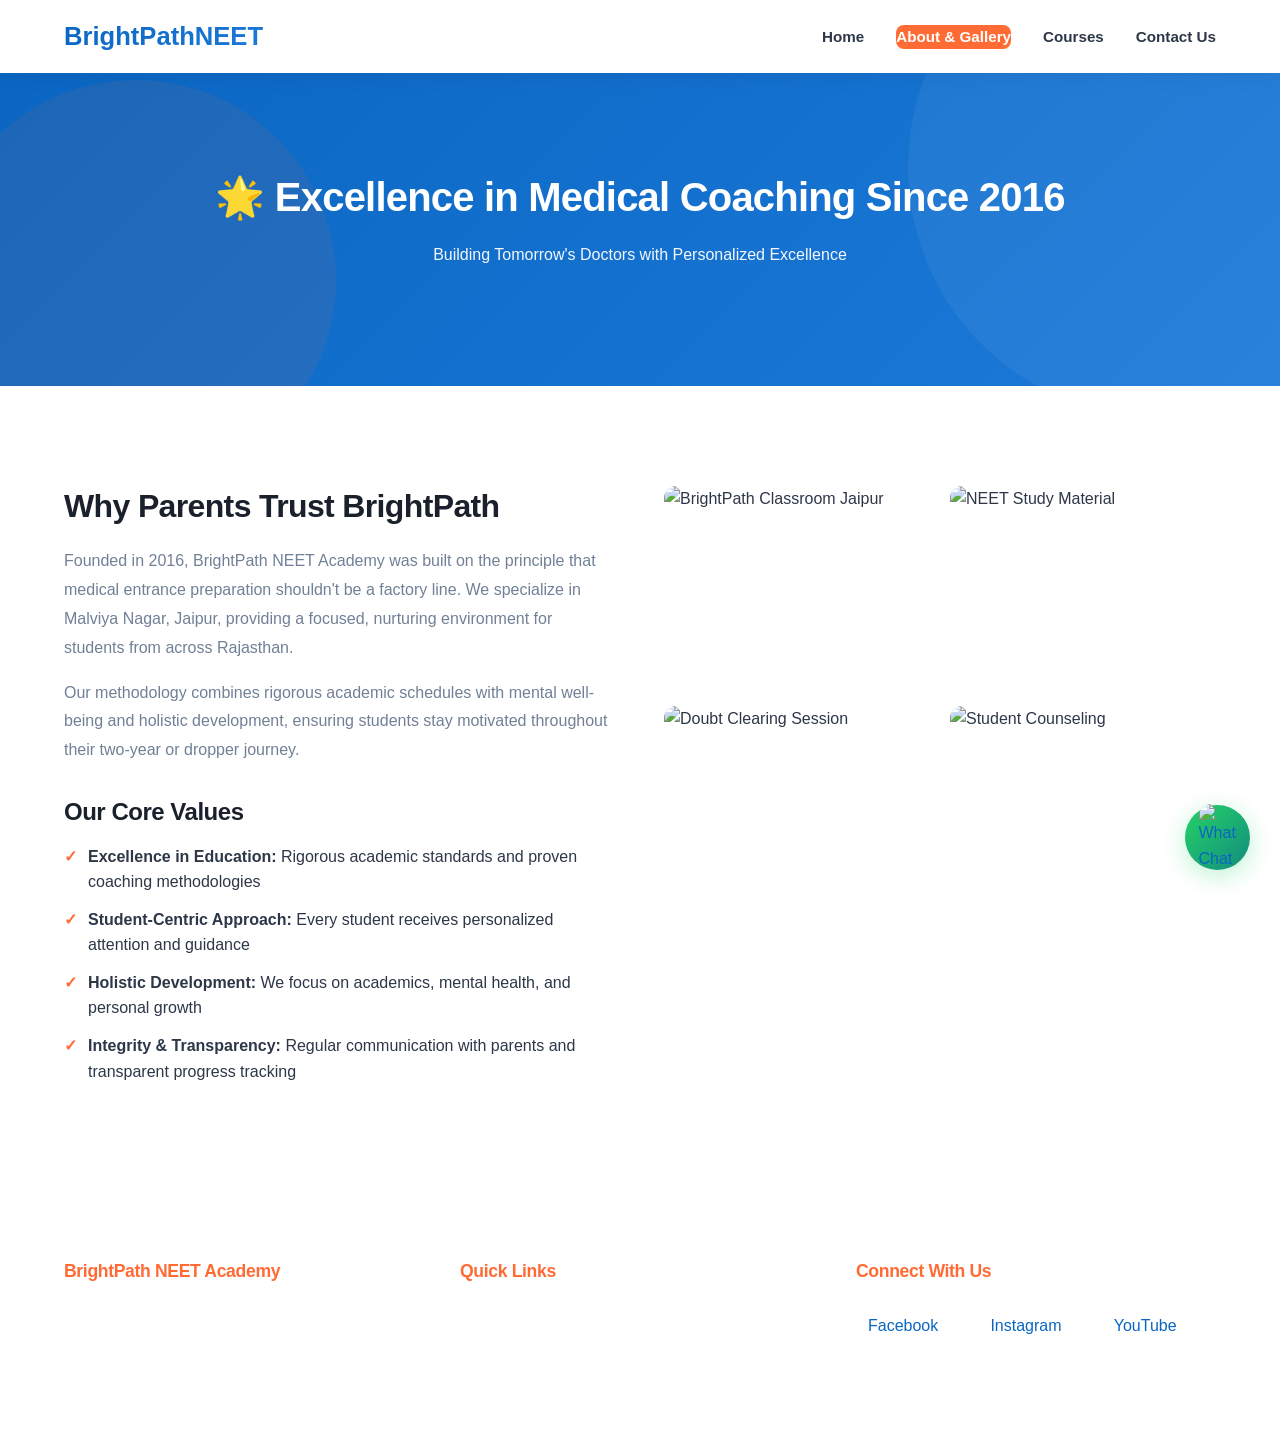
==== about.html @ 51e83e9c "map embed fixed and better UI + overall upgrade" ====
<!DOCTYPE html>
<html lang="en">
<head>
    <meta charset="UTF-8">
    <meta name="viewport" content="width=device-width, initial-scale=1.0">
    <title>About Our Institute | BrightPath NEET Academy Jaipur</title>
    <link rel="stylesheet" href="base.css">
    <link rel="stylesheet" href="layout.css">
    <link rel="stylesheet" href="components.css">
</head>
<body>
    <nav class="navbar">
        <div class="container nav-container">
            <a href="index.html" class="logo">BrightPath<span>NEET</span></a>
            <button class="hamburger" aria-label="Toggle navigation" aria-expanded="false">
                <span class="bar"></span>
                <span class="bar"></span>
                <span class="bar"></span>
            </button>
            <ul class="nav-links">
                <li><a href="index.html">Home</a></li>
                <li><a href="about.html" class="active">About & Gallery</a></li>
                <li><a href="courses.html">Courses</a></li>
                <li><a href="contact.html">Contact Us</a></li>
            </ul>
        </div>
    </nav>

    <section class="page-header">
        <div class="container">
            <h1>🌟 Excellence in Medical Coaching Since 2016</h1>
            <p>Building Tomorrow's Doctors with Personalized Excellence</p>
        </div>
    </section>

    <section class="about-content">
        <div class="container">
            <div class="grid-2">
                <div>
                    <h2>Why Parents Trust BrightPath</h2>
                    <p>Founded in 2016, BrightPath NEET Academy was built on the principle that medical entrance preparation shouldn't be a factory line. We specialize in Malviya Nagar, Jaipur, providing a focused, nurturing environment for students from across Rajasthan.</p>
                    <p>Our methodology combines rigorous academic schedules with mental well-being and holistic development, ensuring students stay motivated throughout their two-year or dropper journey.</p>
                    <h3 style="margin-top: 30px; margin-bottom: 15px;">Our Core Values</h3>
                    <ul style="margin: 0; padding-left: 0;">
                        <li style="margin-bottom: 12px; padding-left: 24px; position: relative;"><span style="position: absolute; left: 0; color: var(--accent); font-weight: bold;">✓</span> <strong>Excellence in Education:</strong> Rigorous academic standards and proven coaching methodologies</li>
                        <li style="margin-bottom: 12px; padding-left: 24px; position: relative;"><span style="position: absolute; left: 0; color: var(--accent); font-weight: bold;">✓</span> <strong>Student-Centric Approach:</strong> Every student receives personalized attention and guidance</li>
                        <li style="margin-bottom: 12px; padding-left: 24px; position: relative;"><span style="position: absolute; left: 0; color: var(--accent); font-weight: bold;">✓</span> <strong>Holistic Development:</strong> We focus on academics, mental health, and personal growth</li>
                        <li style="margin-bottom: 12px; padding-left: 24px; position: relative;"><span style="position: absolute; left: 0; color: var(--accent); font-weight: bold;">✓</span> <strong>Integrity & Transparency:</strong> Regular communication with parents and transparent progress tracking</li>
                    </ul>
                </div>
                <div>
                    <div class="gallery-grid">
                        <img src="https://images.unsplash.com/photo-1523240693567-510e807b9f57?auto=format&fit=crop&q=60&w=400" alt="BrightPath Classroom Jaipur" class="gallery-img">
                        <img src="https://images.unsplash.com/photo-1434030216411-0b793f4b4173?auto=format&fit=crop&q=60&w=400" alt="NEET Study Material" class="gallery-img">
                        <img src="https://images.unsplash.com/photo-1517245386807-bb43f82c33c4?auto=format&fit=crop&q=60&w=400" alt="Doubt Clearing Session" class="gallery-img">
                        <img src="https://images.unsplash.com/photo-1524178232363-1fb2b075b655?auto=format&fit=crop&q=60&w=400" alt="Student Counseling" class="gallery-img">
                    </div>
                </div>
            </div>
        </div>
    </section>

        <footer class="footer">
        <div class="container grid-3">
            <div>
                <h4>BrightPath NEET Academy</h4>
                <p>Leading medical entrance coaching in Malviya Nagar, Jaipur.</p>
            </div>
            <div>
                <h4>Quick Links</h4>
                <ul class="footer-links">
                    <li><a href="index.html">Home</a></li>
                    <li><a href="about.html">About Us</a></li>
                    <li><a href="contact.html">Contact</a></li>
                </ul>
            </div>
            <div>
                <h4>Connect With Us</h4>
                <div class="social-links">
                    <a href="#">Facebook</a> | <a href="#">Instagram</a> | <a href="#">YouTube</a>
                </div>
            </div>
        </div>
    </footer>

    <a href="https://wa.me/918456193640?text=I%20want%20to%20book%20a%20free%20NEET%20counseling%20session" class="whatsapp-btn" target="_blank">
        <img src="https://upload.wikimedia.org/wikipedia/commons/6/6b/WhatsApp.svg" alt="WhatsApp Chat">
    </a>
    
        <script src="script.js"></script>
</body>
</html>
---- base.css ----
:root {
    /* Modern gradient color palette */
    --primary: #0a66c2; /* premium blue */
    --primary-light: #1e7ad9;
    --primary-dark: #0551a8;
    --accent: #ff6b35;  /* energetic orange */
    --accent-light: #ff8c5a;
    --success: #10b981; /* modern green */
    --danger: #ef4444;
    --warning: #f59e0b;
    --dark: #1a202c; /* deep dark */
    --light: #f8fafc;
    --light-2: #ecf0f1;
    --white: #ffffff;
    --text: #2d3748; /* readable dark gray */
    --text-light: #718096;
    --border: #e2e8f0;
    --shadow: 0 10px 30px rgba(0,0,0,0.08);
    --shadow-lg: 0 20px 50px rgba(0,0,0,0.12);
    --transition: all 0.35s cubic-bezier(0.4, 0, 0.2, 1);
}

* { margin: 0; padding: 0; box-sizing: border-box; }

html { scroll-behavior: smooth; }

body {
    font-family: -apple-system, BlinkMacSystemFont, 'Segoe UI', 'Roboto', 'Oxygen', 'Ubuntu', 'Cantarell', sans-serif;
    line-height: 1.6;
    color: var(--text);
    background-color: var(--white);
    font-size: 16px;
}

h1, h2, h3, h4, h5, h6 { color: var(--dark); margin-bottom: 1.25rem; font-weight: 700; letter-spacing: -0.02em; }
h1 { font-size: 2.75rem; line-height: 1.2; }
h2 { font-size: 2rem; line-height: 1.3; }
h3 { font-size: 1.5rem; line-height: 1.4; }
h4 { font-size: 1.25rem; }
p { margin-bottom: 1rem; line-height: 1.8; color: var(--text-light); }
a { text-decoration: none; color: var(--primary); transition: var(--transition); }
a:hover { color: var(--primary-light); }
ul, ol { list-style: none; }
img { max-width: 100%; display: block; border-radius: 12px; }
---- layout.css ----
.container { max-width: 1200px; margin: 0 auto; padding: 0 16px; }

/* Mobile-first grid defaults: single column; expanded in larger viewports */
.grid-2, .grid-3, .grid-4 { display: grid; grid-template-columns: 1fr; gap: 24px; }

section { padding: 80px 0; }
.section-header { text-align: center; margin-bottom: 50px; }
.section-header h2 { margin-bottom: 15px; }
.section-header p { font-size: 1.1rem; color: var(--text-light); max-width: 600px; margin: 0 auto; }
.text-center { text-align: center; }

/* Navbar */
.navbar {
    background: var(--white);
    box-shadow: 0 2px 20px rgba(0,0,0,0.06);
    padding: 16px 0;
    position: sticky;
    top: 0;
    z-index: 1000;
    transition: var(--transition);
}
.navbar:hover { box-shadow: 0 4px 30px rgba(0,0,0,0.1); }
.nav-container { display: flex; justify-content: space-between; align-items: center; position: relative; }
.logo { font-size: 1.6rem; font-weight: 900; background: linear-gradient(135deg, var(--primary), var(--primary-light)); -webkit-background-clip: text; -webkit-text-fill-color: transparent; background-clip: text; }
.logo span { color: var(--accent); }
.nav-links { display: flex; gap: 30px; align-items: center; z-index: 1002; }
.nav-links a { color: var(--text); font-weight: 600; font-size: 0.95rem; transition: var(--transition); position: relative; }
.nav-links a::after { content: ''; position: absolute; bottom: -4px; left: 0; width: 0; height: 2px; background: var(--accent); transition: var(--transition); border-radius: 1px; }
.nav-links a:hover::after, .nav-links a.active::after { width: 100%; }
.nav-links a:hover { color: var(--primary); }

/* Mobile hamburger button and mobile menu (default mobile-first) */
.hamburger {
    display: flex;
    width: 48px;
    height: 48px;
    background: linear-gradient(135deg, rgba(10,102,194,0.08), rgba(30,122,217,0.08));
    border: 1.5px solid var(--border);
    border-radius: 12px;
    padding: 8px;
    align-items: center;
    justify-content: center;
    cursor: pointer;
    transition: var(--transition);
}
.hamburger:hover { background: linear-gradient(135deg, rgba(10,102,194,0.12), rgba(30,122,217,0.12)); box-shadow: var(--shadow); transform: translateY(-2px); }
.hamburger:focus { outline: none; box-shadow: 0 0 0 4px rgba(10,102,194,0.2); }
.hamburger .bar {
    display: block;
    width: 22px;
    height: 2.4px;
    background: var(--dark);
    margin: 5px 0;
    border-radius: 2px;
    transition: var(--transition);
}
.hamburger.is-active {
    background: var(--accent);
    border-color: var(--accent);
}
.hamburger.is-active .bar { background: var(--white); }
.hamburger.is-active .bar:nth-child(1) { transform: translateY(7px) rotate(45deg); }
.hamburger.is-active .bar:nth-child(2) { opacity: 0; transform: scaleX(0); }
.hamburger.is-active .bar:nth-child(3) { transform: translateY(-7px) rotate(-45deg); }

/* Hero */
.hero {
    background: linear-gradient(135deg, rgba(10, 102, 194, 0.95) 0%, rgba(30, 122, 217, 0.90) 100%), url('https://images.unsplash.com/photo-1523050335392-93851179ae22?auto=format&fit=crop&q=80&w=1400');
    background-size: cover;
    background-position: center;
    background-attachment: fixed;
    color: var(--white);
    padding: 120px 0;
    text-align: center;
    position: relative;
    overflow: hidden;
}
.hero::before { content: ''; position: absolute; top: -50%; right: -10%; width: 500px; height: 500px; background: rgba(255,255,255,0.05); border-radius: 50%; z-index: 0; }
.hero::after { content: ''; position: absolute; bottom: -30%; left: -5%; width: 400px; height: 400px; background: rgba(255,107,53,0.08); border-radius: 50%; z-index: 0; }
.hero-content { position: relative; z-index: 1; animation: fadeInUp 0.8s ease-out; }
.hero h1 { color: var(--white); font-size: 3rem; margin-bottom: 20px; }
.hero p { font-size: 1.2rem; margin-bottom: 30px; color: rgba(255,255,255,0.95); }

@keyframes fadeInUp { from { opacity: 0; transform: translateY(30px); } to { opacity: 1; transform: translateY(0); } }

/* Footer */
.footer { background: linear-gradient(135deg, var(--dark) var(--dark)); color: var(--white); padding: 60px 0 20px; border-top: 1px solid rgba(255,255,255,0.1); }
.footer h4 { color: var(--accent); margin-bottom: 20px; font-size: 1.1rem; }
.footer p { color: rgba(255,255,255,0.7); font-size: 0.95rem; }
.footer-links { display: flex; flex-direction: column; gap: 10px; }
.footer-links a { color: rgba(255,255,255,0.8); transition: var(--transition); }
.footer-links a:hover { color: var(--accent); transform: translateX(5px); }
.footer-links li { margin-bottom: 8px; }
.social-links { display: flex; gap: 12px; }
.social-links a { padding: 8px 12px; background: rgba(255,255,255,0.1); border-radius: 6px; transition: var(--transition); }
.social-links a:hover { background: var(--accent); }

/* Mobile defaults for nav: hidden links, expanded via `.open` */
.btn-nav { display: none; }
.nav-links {
    display: block;
    position: absolute;
    top: 100%;
    left: 0;
    width: 100%;
    background: linear-gradient(135deg, rgba(26,77,140,0.98), rgba(10,102,194,0.95));
    padding: 20px 16px;
    box-shadow: 0 15px 40px rgba(10,25,50,0.25);
    border-bottom: 2px solid var(--accent);
    max-height: 0;
    overflow: hidden;
    opacity: 0;
    transition: max-height .4s cubic-bezier(.2,.9,.2,1), opacity .3s ease;
    z-index: 1001;
}
.nav-links.open { max-height: 500px; opacity: 1; }
.nav-links li { margin: 8px 0; list-style: none; }
.nav-links a { display: block; padding: 14px 18px; color: #fff; border-radius: 8px; text-decoration: none; font-weight: 700; transition: var(--transition); position: relative; }
.nav-links a:hover { background: rgba(255,255,255,0.15); transform: translateX(5px); }
.nav-links a.active { background: var(--accent); color: var(--white); }
.nav-links a::after { display: none; }

/* Desktop and larger screens */
@media (min-width: 769px) {
    .container { padding: 0 24px; }
    .grid-2 { grid-template-columns: repeat(2, 1fr); gap: 48px; }
    .grid-3 { grid-template-columns: repeat(3, 1fr); gap: 36px; }
    .grid-4 { grid-template-columns: repeat(4, 1fr); gap: 24px; }
    section { padding: 100px 0; }

    .hamburger { display: none; }
    .btn-nav { display: inline-block; }
    .nav-links {
        display: flex;
        position: static;
        width: auto;
        background: transparent;
        padding: 0;
        box-shadow: none;
        max-height: none;
        opacity: 1;
        overflow: visible;
        gap: 32px;
        border-bottom: none;
    }
    .nav-links li { margin: 0; }
    .nav-links a { color: inherit; padding: 0; background: transparent; font-weight: 600; display: inline-block; }
    .nav-links a:hover { background: transparent; transform: none; }
    .hero h1 { font-size: 3.2rem; }
    .hero { padding: 140px 0; }
}
---- components.css ----
/* Buttons */
.btn {
    display: inline-block;
    padding: 14px 32px;
    border-radius: 8px;
    font-weight: 700;
    transition: var(--transition);
    border: none;
    cursor: pointer;
    font-size: 0.95rem;
    letter-spacing: 0.5px;
    position: relative;
    overflow: hidden;
}
.btn::before { content: ''; position: absolute; top: 0; left: -100%; width: 100%; height: 100%; background: rgba(255,255,255,0.1); transition: var(--transition); z-index: 0; }
.btn:hover::before { left: 100%; }
.btn > * { position: relative; z-index: 1; }
.btn-primary { background: linear-gradient(135deg, var(--accent), var(--accent-light)); color: var(--white); box-shadow: 0 4px 15px rgba(255,107,53,0.2); }
.btn-primary:hover { transform: translateY(-2px); box-shadow: 0 6px 25px rgba(255,107,53,0.35); }
.btn-nav { background: var(--primary); color: var(--white); font-size: 0.85rem; }
.btn-full { width: 100%; background: linear-gradient(135deg, var(--success), #059669); color: var(--white); font-size: 1rem; box-shadow: 0 4px 15px rgba(16,185,129,0.2); padding: 16px 32px; }
.btn-full:hover { transform: translateY(-2px); box-shadow: 0 6px 25px rgba(16,185,129,0.35); }
.btn:active { transform: scale(0.98); }

/* Cards */
.usp-card, .stat, .contact-card, .form-card, .subject-card {
    padding: 32px;
    background: var(--white);
    border-radius: 12px;
    box-shadow: var(--shadow);
    border: 1px solid var(--border);
    transition: var(--transition);
}
.usp-card:hover, .subject-card:hover { transform: translateY(-8px); box-shadow: var(--shadow-lg); border-color: var(--primary); }
.stat { text-align: center; }
.stat span { display: block; font-size: 2.8rem; font-weight: 900; color: var(--primary); margin-bottom: 10px; }
.stat p { font-size: 0.9rem; text-transform: uppercase; letter-spacing: 1px; }

/* Gallery */
.gallery-grid { display: grid; grid-template-columns: 1fr 1fr; gap: 20px; }
.gallery-img { height: 200px; width: 100%; object-fit: cover; transition: var(--transition); }
.gallery-img:hover { transform: scale(1.05); }

/* Form Styling */
.form-group { margin-bottom: 22px; }
.form-group label { display: block; margin-bottom: 8px; font-weight: 700; color: var(--dark); font-size: 0.95rem; }
.form-group input, .form-group select, .form-group textarea {
    width: 100%;
    padding: 14px 16px;
    border: 2px solid var(--border);
    border-radius: 8px;
    font-size: 0.95rem;
    transition: var(--transition);
    font-family: inherit;
    background: var(--white);
}
.form-group input:focus, .form-group select:focus, .form-group textarea:focus {
    outline: none;
    border-color: var(--primary);
    box-shadow: 0 0 0 4px rgba(10,102,194,0.1);
    background: linear-gradient(var(--white), var(--white));
}
.form-group input::placeholder { color: var(--text-light); }
.form-group input.error, .form-group select.error { border-color: var(--danger); box-shadow: 0 0 0 4px rgba(239,68,68,0.1); }
.form-group .error-message { color: var(--danger); font-size: 0.85rem; margin-top: 6px; display: flex; align-items: center; gap: 4px; }
.form-group .success-message { color: var(--success); font-size: 0.85rem; margin-top: 6px; }

/* Contact Page Layout */
.contact-page { background: linear-gradient(135deg, rgba(248,250,252,0.5), rgba(236,240,241,0.5)); }
.contact-card, .form-card { padding: 40px; }
.contact-card h2, .form-card h2 { margin-bottom: 24px; font-size: 1.8rem; }

.contact-info { margin-bottom: 24px; display: flex; align-items: flex-start; gap: 15px; }
.contact-info strong { color: var(--primary); min-width: 120px; font-weight: 700; }
.contact-info p { margin: 0; color: var(--text-light); }

/* Map Container */
.map-container {
    margin-top: 30px;
    border-radius: 12px;
    overflow: hidden;
    box-shadow: 0 4px 20px rgba(0,0,0,0.1);
    transition: var(--transition);
}
.map-container:hover { box-shadow: 0 8px 30px rgba(0,0,0,0.15); }
.map-container iframe { display: block; width: 100%; height: 350px; border: none; }

/* Sticky WhatsApp */
.whatsapp-btn {
    position: fixed;
    bottom: 30px;
    right: 30px;
    width: 65px;
    height: 65px;
    background: linear-gradient(135deg, #25d366, #128c7e);
    border-radius: 50%;
    display: flex;
    align-items: center;
    justify-content: center;
    box-shadow: 0 6px 25px rgba(37,211,102,0.3);
    z-index: 999;
    transition: var(--transition);
    text-decoration: none;
}
.whatsapp-btn:hover { transform: scale(1.1) translateY(-5px); box-shadow: 0 10px 35px rgba(37,211,102,0.4); }
.whatsapp-btn img { width: 38px; }

/* Table Styles */
.table-wrapper {
    overflow-x: auto;
    margin-top: 30px;
    background: var(--white);
    border-radius: 12px;
    box-shadow: var(--shadow);
    border: 1px solid var(--border);
}

.schedule-table {
    width: 100%;
    border-collapse: separate;
    border-spacing: 0;
    min-width: 600px;
}

.schedule-table th, .schedule-table td {
    padding: 18px 20px;
    text-align: left;
    border-bottom: 1px solid var(--border);
    font-weight: 500;
}

.schedule-table th {
    background: linear-gradient(135deg, var(--primary), var(--primary-light));
    color: var(--white);
    font-weight: 700;
    font-size: 0.9rem;
    text-transform: uppercase;
    letter-spacing: 0.5px;
}

.schedule-table tbody tr { transition: var(--transition); }
.schedule-table tbody tr:hover { background-color: linear-gradient(135deg, rgba(248,250,252,1), rgba(236,240,241,0.5)); }

.schedule-table td strong { color: var(--primary); font-weight: 700; }

/* Subject Cards */
.subject-card {
    background: var(--white);
    padding: 36px 28px;
    border-radius: 12px;
    text-align: center;
    border: 2px solid var(--border);
    transition: var(--transition);
    cursor: pointer;
}

.subject-card:hover {
    border-color: var(--primary);
    transform: translateY(-8px);
    box-shadow: var(--shadow-lg);
}

.subject-card .icon {
    font-size: 3rem;
    margin-bottom: 20px;
    display: inline-block;
    transition: var(--transition);
}

.subject-card:hover .icon { transform: scale(1.15) rotate(5deg); }

.subject-card h3 { margin-bottom: 18px; color: var(--dark); font-size: 1.3rem; }

.subject-card ul {
    text-align: left;
    margin-top: 18px;
    list-style: none;
}

.subject-card ul li {
    font-size: 0.9rem;
    margin-bottom: 12px;
    position: relative;
    padding-left: 24px;
    color: var(--text-light);
    transition: var(--transition);
}

.subject-card:hover ul li { color: var(--text); }

.subject-card ul li::before {
    content: "★";
    position: absolute;
    left: 0;
    color: var(--accent);
    font-size: 1.1rem;
}

/* Header for sub-pages */
.page-header {
    background: linear-gradient(135deg, var(--primary), var(--primary-light));
    color: var(--white);
    padding: 100px 0;
    text-align: center;
    position: relative;
    overflow: hidden;
}

.page-header::before { content: ''; position: absolute; top: -50%; right: -10%; width: 500px; height: 500px; background: rgba(255,255,255,0.05); border-radius: 50%; z-index: 0; }
.page-header::after { content: ''; position: absolute; bottom: -30%; left: -5%; width: 400px; height: 400px; background: rgba(255,107,53,0.08); border-radius: 50%; z-index: 0; }
.page-header h1 { color: var(--white); position: relative; z-index: 1; font-size: 2.5rem; }
.page-header p { color: rgba(255,255,255,0.95); position: relative; z-index: 1; }

.bg-light { background-color: var(--light); }
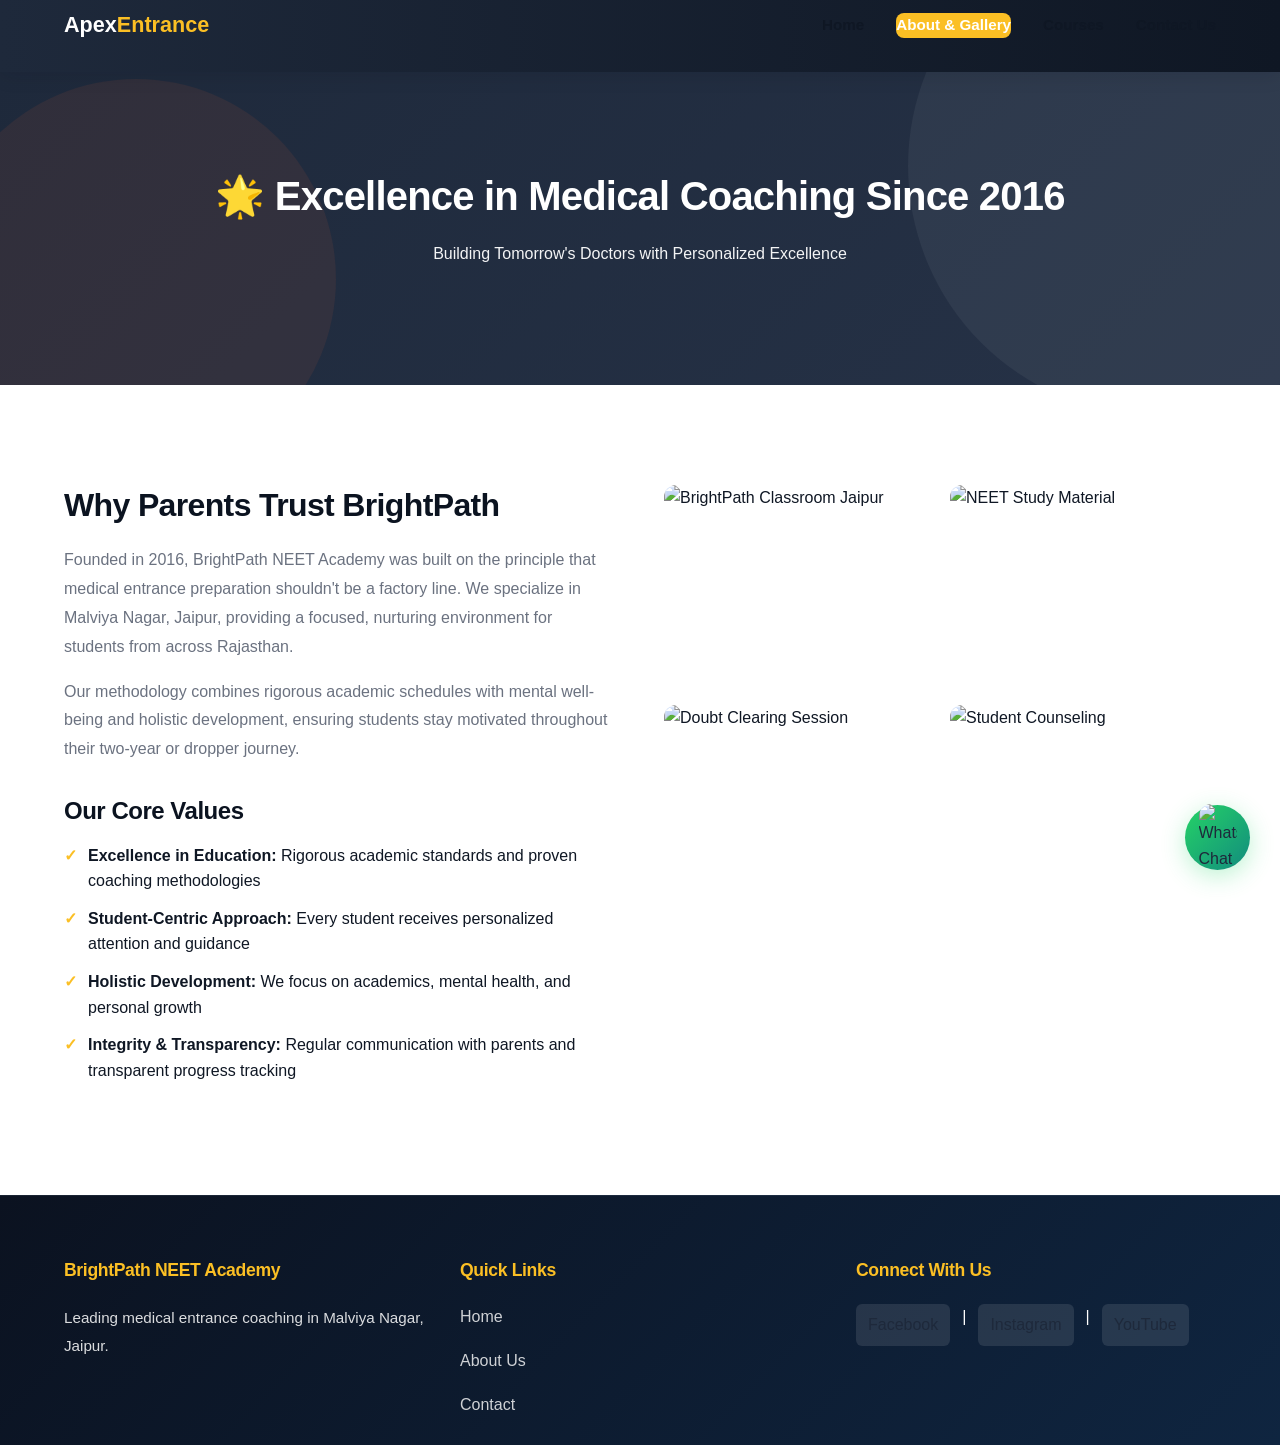
==== commit f0f52d58: "revisit" ====
--- a/about.html
+++ b/about.html
@@ -10,19 +10,21 @@
 </head>
 <body>
     <nav class="navbar">
-        <div class="container nav-container">
-            <a href="index.html" class="logo">BrightPath<span>NEET</span></a>
-            <button class="hamburger" aria-label="Toggle navigation" aria-expanded="false">
-                <span class="bar"></span>
-                <span class="bar"></span>
-                <span class="bar"></span>
-            </button>
-            <ul class="nav-links">
-                <li><a href="index.html">Home</a></li>
-                <li><a href="about.html" class="active">About & Gallery</a></li>
-                <li><a href="courses.html">Courses</a></li>
-                <li><a href="contact.html">Contact Us</a></li>
-            </ul>
+        <div class="container header-inner">
+            <a href="index.html" class="logo">Apex<span>Entrance</span></a>
+            <div class="header-actions">
+                <ul class="nav-links">
+                    <li><a href="index.html">Home</a></li>
+                    <li><a href="about.html" class="active">About & Gallery</a></li>
+                    <li><a href="courses.html">Courses</a></li>
+                    <li><a href="contact.html">Contact Us</a></li>
+                </ul>
+                <button class="hamburger" aria-label="Toggle navigation" aria-expanded="false">
+                    <span class="bar"></span>
+                    <span class="bar"></span>
+                    <span class="bar"></span>
+                </button>
+            </div>
         </div>
     </nav>
 
--- a/base.css
+++ b/base.css
@@ -1,23 +1,25 @@
+/* Base */
 :root {
-    /* Modern gradient color palette */
-    --primary: #0a66c2; /* premium blue */
-    --primary-light: #1e7ad9;
-    --primary-dark: #0551a8;
-    --accent: #ff6b35;  /* energetic orange */
-    --accent-light: #ff8c5a;
-    --success: #10b981; /* modern green */
+    /* High-contrast professional palette: Dark Navy & Gold */
+    --primary: #1e293b; /* Dark Navy */
+    --primary-light: #263247;
+    --primary-dark: #0f1724;
+    --accent: #fbbf24;  /* Gold */
+    --accent-light: #ffd166;
+    --success: #10b981;
     --danger: #ef4444;
     --warning: #f59e0b;
-    --dark: #1a202c; /* deep dark */
+    --dark: #0b1320;
     --light: #f8fafc;
-    --light-2: #ecf0f1;
+    --light-2: #eef2f7;
     --white: #ffffff;
-    --text: #2d3748; /* readable dark gray */
-    --text-light: #718096;
-    --border: #e2e8f0;
-    --shadow: 0 10px 30px rgba(0,0,0,0.08);
-    --shadow-lg: 0 20px 50px rgba(0,0,0,0.12);
+    --text: #0f1724;
+    --text-light: #6b7280;
+    --border: rgba(255,255,255,0.06);
+    --shadow: 0 10px 30px rgba(2,6,23,0.12);
+    --shadow-lg: 0 20px 50px rgba(2,6,23,0.18);
     --transition: all 0.35s cubic-bezier(0.4, 0, 0.2, 1);
+    --nav-height: 72px;
 }
 
 * { margin: 0; padding: 0; box-sizing: border-box; }
@@ -32,6 +34,9 @@
     font-size: 16px;
 }
 
+/* Reserve space for fixed header */
+body { padding-top: var(--nav-height); }
+
 h1, h2, h3, h4, h5, h6 { color: var(--dark); margin-bottom: 1.25rem; font-weight: 700; letter-spacing: -0.02em; }
 h1 { font-size: 2.75rem; line-height: 1.2; }
 h2 { font-size: 2rem; line-height: 1.3; }
--- a/layout.css
+++ b/layout.css
@@ -3,25 +3,28 @@
 /* Mobile-first grid defaults: single column; expanded in larger viewports */
 .grid-2, .grid-3, .grid-4 { display: grid; grid-template-columns: 1fr; gap: 24px; }
 
+/* Layout */
 section { padding: 80px 0; }
 .section-header { text-align: center; margin-bottom: 50px; }
 .section-header h2 { margin-bottom: 15px; }
 .section-header p { font-size: 1.1rem; color: var(--text-light); max-width: 600px; margin: 0 auto; }
 .text-center { text-align: center; }
 
-/* Navbar */
 .navbar {
-    background: var(--white);
-    box-shadow: 0 2px 20px rgba(0,0,0,0.06);
-    padding: 16px 0;
-    position: sticky;
+    background: linear-gradient(90deg, var(--primary), var(--primary-dark));
+    box-shadow: 0 2px 20px rgba(2,6,23,0.12);
+    padding: 8px 0;
+    position: fixed;
     top: 0;
+    left: 0;
+    right: 0;
+    height: var(--nav-height);
     z-index: 1000;
     transition: var(--transition);
 }
-.navbar:hover { box-shadow: 0 4px 30px rgba(0,0,0,0.1); }
-.nav-container { display: flex; justify-content: space-between; align-items: center; position: relative; }
-.logo { font-size: 1.6rem; font-weight: 900; background: linear-gradient(135deg, var(--primary), var(--primary-light)); -webkit-background-clip: text; -webkit-text-fill-color: transparent; background-clip: text; }
+.navbar:hover { box-shadow: 0 6px 30px rgba(2,6,23,0.18); }
+.header-inner { display: flex; justify-content: space-between; align-items: center; position: relative; }
+.logo { font-size: 1.35rem; font-weight: 900; color: var(--white); }
 .logo span { color: var(--accent); }
 .nav-links { display: flex; gap: 30px; align-items: center; z-index: 1002; }
 .nav-links a { color: var(--text); font-weight: 600; font-size: 0.95rem; transition: var(--transition); position: relative; }
@@ -65,7 +68,7 @@
 
 /* Hero */
 .hero {
-    background: linear-gradient(135deg, rgba(10, 102, 194, 0.95) 0%, rgba(30, 122, 217, 0.90) 100%), url('https://images.unsplash.com/photo-1523050335392-93851179ae22?auto=format&fit=crop&q=80&w=1400');
+    background: linear-gradient(135deg, rgba(30,34,45,0.95) 0%, rgba(30,34,45,0.90) 100%), url('https://images.unsplash.com/photo-1523050335392-93851179ae22?auto=format&fit=crop&q=80&w=1400');
     background-size: cover;
     background-position: center;
     background-attachment: fixed;
@@ -75,18 +78,17 @@
     position: relative;
     overflow: hidden;
 }
-.hero::before { content: ''; position: absolute; top: -50%; right: -10%; width: 500px; height: 500px; background: rgba(255,255,255,0.05); border-radius: 50%; z-index: 0; }
-.hero::after { content: ''; position: absolute; bottom: -30%; left: -5%; width: 400px; height: 400px; background: rgba(255,107,53,0.08); border-radius: 50%; z-index: 0; }
+.hero::before { content: ''; position: absolute; top: -50%; right: -10%; width: 500px; height: 500px; background: rgba(255,255,255,0.03); border-radius: 50%; z-index: 0; }
+.hero::after { content: ''; position: absolute; bottom: -30%; left: -5%; width: 400px; height: 400px; background: rgba(251,191,36,0.06); border-radius: 50%; z-index: 0; }
 .hero-content { position: relative; z-index: 1; animation: fadeInUp 0.8s ease-out; }
 .hero h1 { color: var(--white); font-size: 3rem; margin-bottom: 20px; }
 .hero p { font-size: 1.2rem; margin-bottom: 30px; color: rgba(255,255,255,0.95); }
 
 @keyframes fadeInUp { from { opacity: 0; transform: translateY(30px); } to { opacity: 1; transform: translateY(0); } }
 
-/* Footer */
-.footer { background: linear-gradient(135deg, var(--dark) var(--dark)); color: var(--white); padding: 60px 0 20px; border-top: 1px solid rgba(255,255,255,0.1); }
+.footer { background: linear-gradient(135deg, #0b1220 0%, #0f2540 100%); color: #ffffff; padding: 60px 0 20px; border-top: 1px solid rgba(255,255,255,0.06); }
 .footer h4 { color: var(--accent); margin-bottom: 20px; font-size: 1.1rem; }
-.footer p { color: rgba(255,255,255,0.7); font-size: 0.95rem; }
+.footer p { color: rgba(255,255,255,0.85); font-size: 0.95rem; }
 .footer-links { display: flex; flex-direction: column; gap: 10px; }
 .footer-links a { color: rgba(255,255,255,0.8); transition: var(--transition); }
 .footer-links a:hover { color: var(--accent); transform: translateX(5px); }
@@ -148,4 +150,5 @@
     .nav-links a:hover { background: transparent; transform: none; }
     .hero h1 { font-size: 3.2rem; }
     .hero { padding: 140px 0; }
-}+}
+.header-actions { display: flex; align-items: center; gap: 18px; }
--- a/components.css
+++ b/components.css
@@ -1,3 +1,4 @@
+/* Components */
 /* Buttons */
 .btn {
     display: inline-block;
@@ -40,6 +41,30 @@
 .gallery-grid { display: grid; grid-template-columns: 1fr 1fr; gap: 20px; }
 .gallery-img { height: 200px; width: 100%; object-fit: cover; transition: var(--transition); }
 .gallery-img:hover { transform: scale(1.05); }
+
+/* Results Gallery Cards */
+.results-gallery .gallery-grid, .results-gallery .responsive-grid {
+    display: grid;
+    grid-template-columns: repeat(auto-fit, minmax(220px, 1fr));
+    gap: 20px;
+}
+.result-card {
+    padding: 20px;
+    background: var(--white);
+    border-radius: 12px;
+    border: 1px solid rgba(30,34,45,0.06);
+    box-shadow: 0 8px 24px rgba(2,6,23,0.06);
+    transition: var(--transition);
+}
+.result-card h3 { margin-bottom: 8px; color: var(--primary); font-size: 1.05rem; }
+.result-card .meta { color: var(--text-light); margin-bottom: 6px; }
+.result-card .placement strong { color: var(--accent); }
+.result-card:hover { transform: translateY(-6px); box-shadow: var(--shadow-lg); }
+
+/* Make hamburger appear at far right on mobile (header-actions wrapper) */
+.header-actions { display: flex; align-items: center; gap: 14px; }
+.header-actions .nav-links { order: 1; }
+.header-actions .hamburger { order: 2; margin-left: 8px; }
 
 /* Form Styling */
 .form-group { margin-bottom: 22px; }
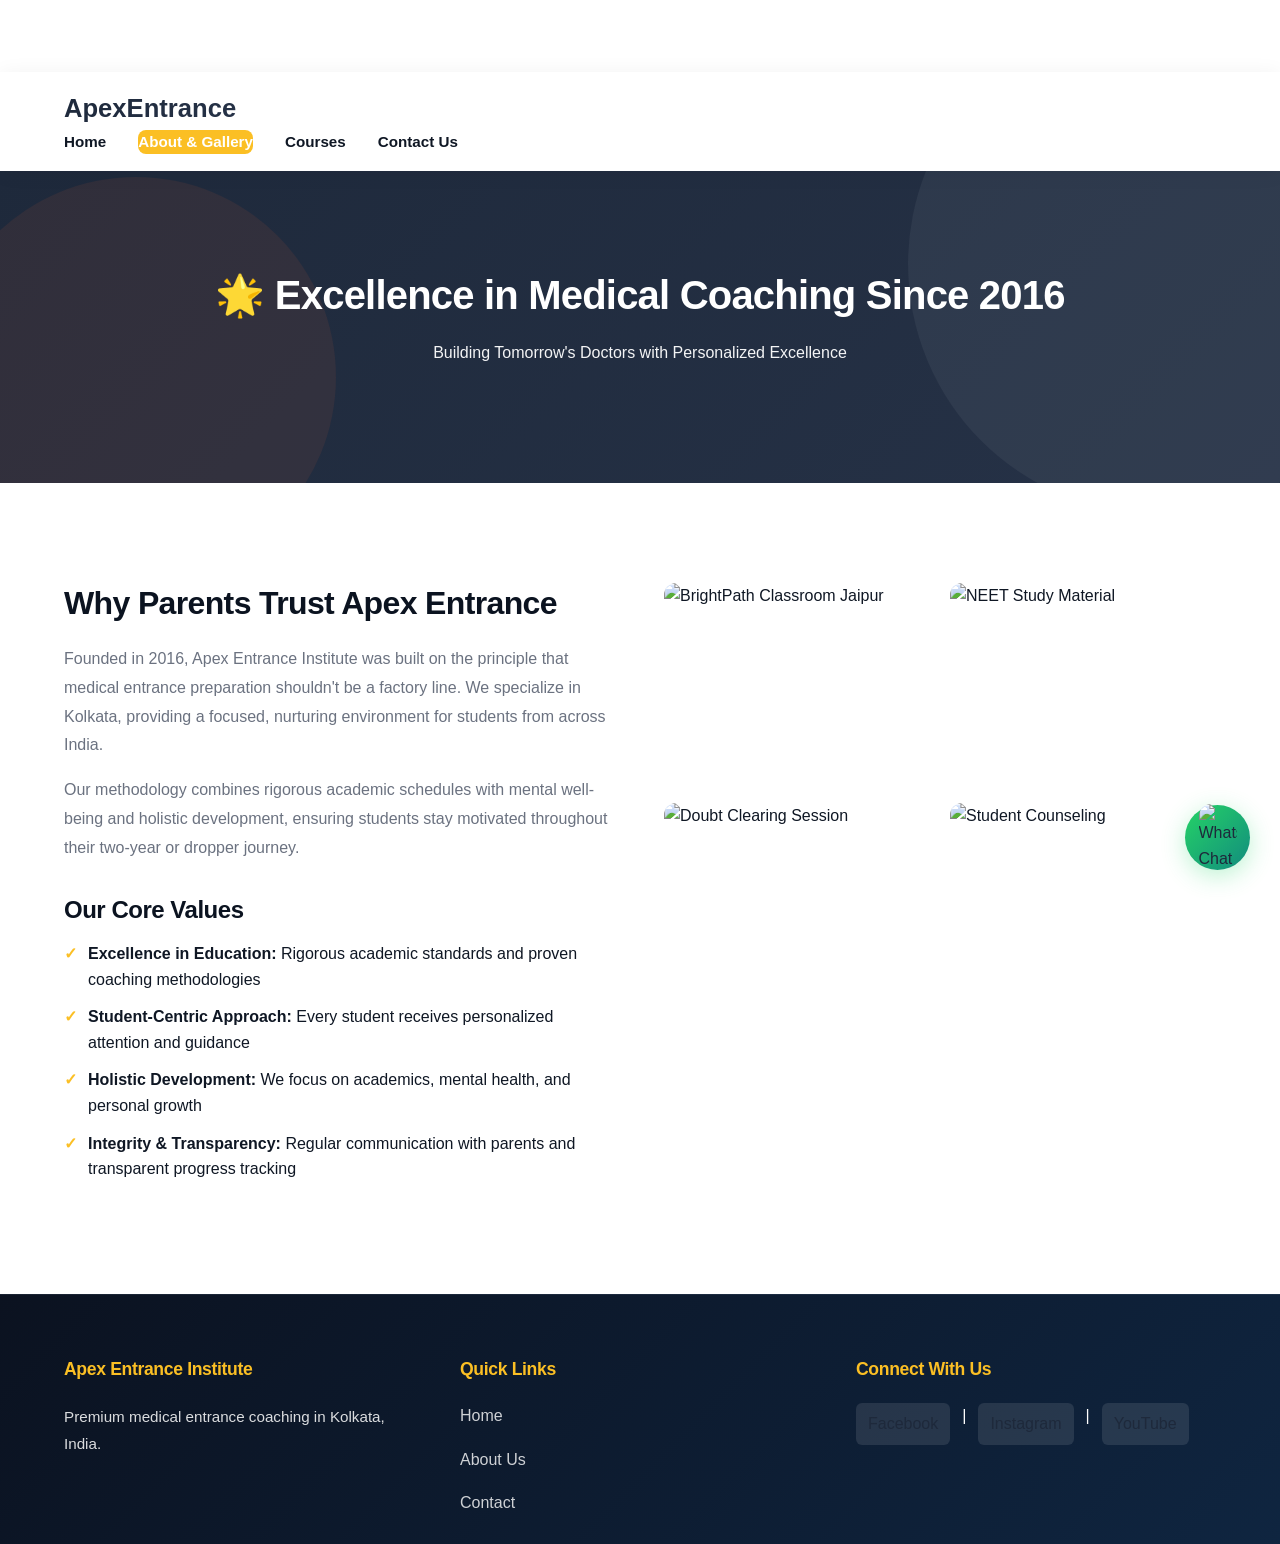
==== commit 3ccc03aa: "content fixes" ====
--- a/about.html
+++ b/about.html
@@ -39,8 +39,8 @@
         <div class="container">
             <div class="grid-2">
                 <div>
-                    <h2>Why Parents Trust BrightPath</h2>
-                    <p>Founded in 2016, BrightPath NEET Academy was built on the principle that medical entrance preparation shouldn't be a factory line. We specialize in Malviya Nagar, Jaipur, providing a focused, nurturing environment for students from across Rajasthan.</p>
+                    <h2>Why Parents Trust Apex Entrance</h2>
+                    <p>Founded in 2016, Apex Entrance Institute was built on the principle that medical entrance preparation shouldn't be a factory line. We specialize in Kolkata, providing a focused, nurturing environment for students from across India.</p>
                     <p>Our methodology combines rigorous academic schedules with mental well-being and holistic development, ensuring students stay motivated throughout their two-year or dropper journey.</p>
                     <h3 style="margin-top: 30px; margin-bottom: 15px;">Our Core Values</h3>
                     <ul style="margin: 0; padding-left: 0;">
@@ -65,8 +65,8 @@
         <footer class="footer">
         <div class="container grid-3">
             <div>
-                <h4>BrightPath NEET Academy</h4>
-                <p>Leading medical entrance coaching in Malviya Nagar, Jaipur.</p>
+                <h4>Apex Entrance Institute</h4>
+                <p>Premium medical entrance coaching in Kolkata, India.</p>
             </div>
             <div>
                 <h4>Quick Links</h4>
--- a/layout.css
+++ b/layout.css
@@ -10,21 +10,19 @@
 .section-header p { font-size: 1.1rem; color: var(--text-light); max-width: 600px; margin: 0 auto; }
 .text-center { text-align: center; }
 
+/* Navbar */
 .navbar {
-    background: linear-gradient(90deg, var(--primary), var(--primary-dark));
-    box-shadow: 0 2px 20px rgba(2,6,23,0.12);
-    padding: 8px 0;
-    position: fixed;
+    background: var(--white);
+    box-shadow: 0 2px 20px rgba(0,0,0,0.06);
+    padding: 16px 0;
+    position: sticky;
     top: 0;
-    left: 0;
-    right: 0;
-    height: var(--nav-height);
     z-index: 1000;
     transition: var(--transition);
 }
-.navbar:hover { box-shadow: 0 6px 30px rgba(2,6,23,0.18); }
-.header-inner { display: flex; justify-content: space-between; align-items: center; position: relative; }
-.logo { font-size: 1.35rem; font-weight: 900; color: var(--white); }
+.navbar:hover { box-shadow: 0 4px 30px rgba(0,0,0,0.1); }
+.nav-container { display: flex; justify-content: space-between; align-items: center; position: relative; }
+.logo { font-size: 1.6rem; font-weight: 900; background: linear-gradient(135deg, var(--primary), var(--primary-light)); -webkit-background-clip: text; -webkit-text-fill-color: transparent; background-clip: text; }
 .logo span { color: var(--accent); }
 .nav-links { display: flex; gap: 30px; align-items: center; z-index: 1002; }
 .nav-links a { color: var(--text); font-weight: 600; font-size: 0.95rem; transition: var(--transition); position: relative; }
@@ -68,7 +66,7 @@
 
 /* Hero */
 .hero {
-    background: linear-gradient(135deg, rgba(30,34,45,0.95) 0%, rgba(30,34,45,0.90) 100%), url('https://images.unsplash.com/photo-1523050335392-93851179ae22?auto=format&fit=crop&q=80&w=1400');
+    background: linear-gradient(135deg, rgba(10, 102, 194, 0.95) 0%, rgba(30, 122, 217, 0.90) 100%), url('https://images.unsplash.com/photo-1523050335392-93851179ae22?auto=format&fit=crop&q=80&w=1400');
     background-size: cover;
     background-position: center;
     background-attachment: fixed;
@@ -78,8 +76,8 @@
     position: relative;
     overflow: hidden;
 }
-.hero::before { content: ''; position: absolute; top: -50%; right: -10%; width: 500px; height: 500px; background: rgba(255,255,255,0.03); border-radius: 50%; z-index: 0; }
-.hero::after { content: ''; position: absolute; bottom: -30%; left: -5%; width: 400px; height: 400px; background: rgba(251,191,36,0.06); border-radius: 50%; z-index: 0; }
+.hero::before { content: ''; position: absolute; top: -50%; right: -10%; width: 500px; height: 500px; background: rgba(255,255,255,0.05); border-radius: 50%; z-index: 0; }
+.hero::after { content: ''; position: absolute; bottom: -30%; left: -5%; width: 400px; height: 400px; background: rgba(255,107,53,0.08); border-radius: 50%; z-index: 0; }
 .hero-content { position: relative; z-index: 1; animation: fadeInUp 0.8s ease-out; }
 .hero h1 { color: var(--white); font-size: 3rem; margin-bottom: 20px; }
 .hero p { font-size: 1.2rem; margin-bottom: 30px; color: rgba(255,255,255,0.95); }
@@ -146,7 +144,7 @@
         border-bottom: none;
     }
     .nav-links li { margin: 0; }
-    .nav-links a { color: inherit; padding: 0; background: transparent; font-weight: 600; display: inline-block; }
+    .nav-links a { color: var(--text); padding: 0; background: transparent; font-weight: 600; display: inline-block; }
     .nav-links a:hover { background: transparent; transform: none; }
     .hero h1 { font-size: 3.2rem; }
     .hero { padding: 140px 0; }
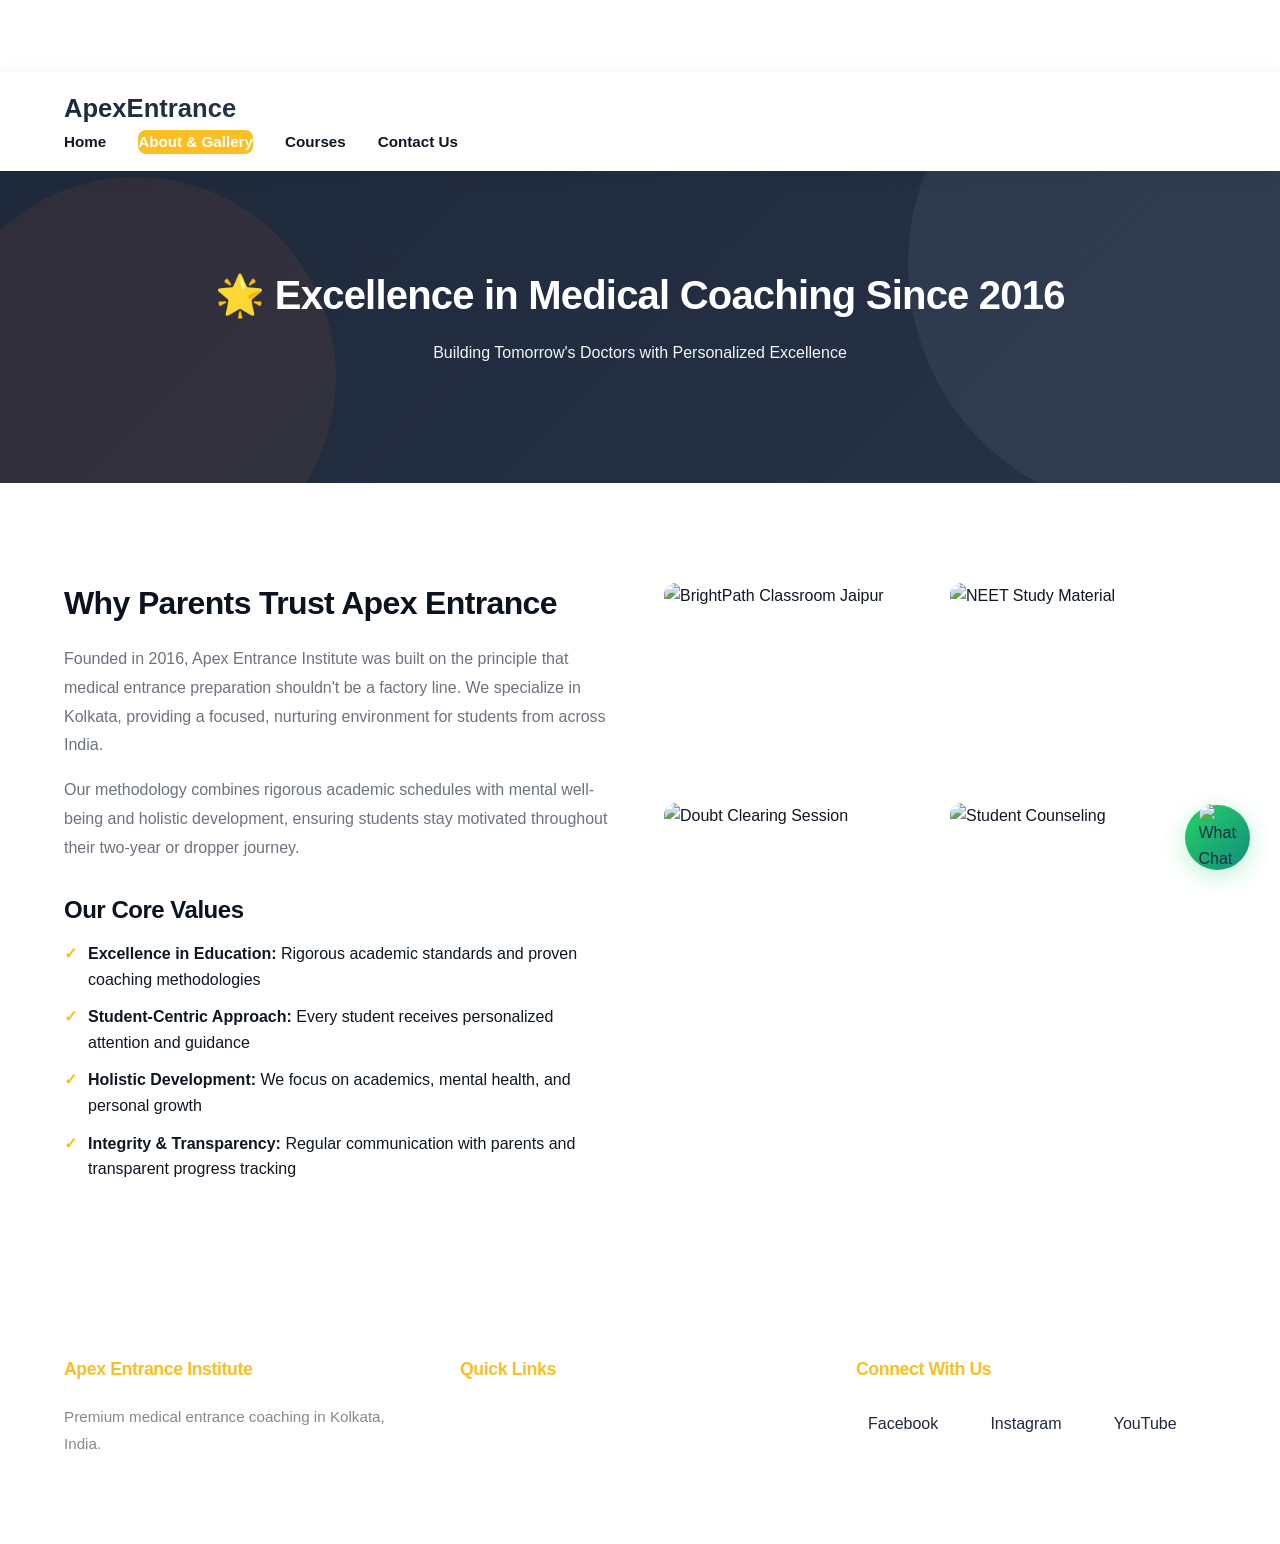
==== commit 7c6bbb13: "Update WhatsApp contact number and message formatting in HTML and JavaScript files" ====
--- a/about.html
+++ b/about.html
@@ -85,7 +85,7 @@
         </div>
     </footer>
 
-    <a href="https://wa.me/918456193640?text=I%20want%20to%20book%20a%20free%20NEET%20counseling%20session" class="whatsapp-btn" target="_blank">
+    <a href="https://wa.me/919876543210?text=I%20want%20to%20book%20a%20free%20NEET%20counseling%20session" class="whatsapp-btn" target="_blank">
         <img src="https://upload.wikimedia.org/wikipedia/commons/6/6b/WhatsApp.svg" alt="WhatsApp Chat">
     </a>
     
--- a/layout.css
+++ b/layout.css
@@ -84,9 +84,10 @@
 
 @keyframes fadeInUp { from { opacity: 0; transform: translateY(30px); } to { opacity: 1; transform: translateY(0); } }
 
-.footer { background: linear-gradient(135deg, #0b1220 0%, #0f2540 100%); color: #ffffff; padding: 60px 0 20px; border-top: 1px solid rgba(255,255,255,0.06); }
+/* Footer */
+.footer { background: linear-gradient(135deg, var(--dark) var(--dark)); color: var(--white); padding: 60px 0 20px; border-top: 1px solid rgba(255,255,255,0.1); }
 .footer h4 { color: var(--accent); margin-bottom: 20px; font-size: 1.1rem; }
-.footer p { color: rgba(255,255,255,0.85); font-size: 0.95rem; }
+.footer p { color: rgba(87, 84, 84, 0.7); font-size: 0.95rem; }
 .footer-links { display: flex; flex-direction: column; gap: 10px; }
 .footer-links a { color: rgba(255,255,255,0.8); transition: var(--transition); }
 .footer-links a:hover { color: var(--accent); transform: translateX(5px); }
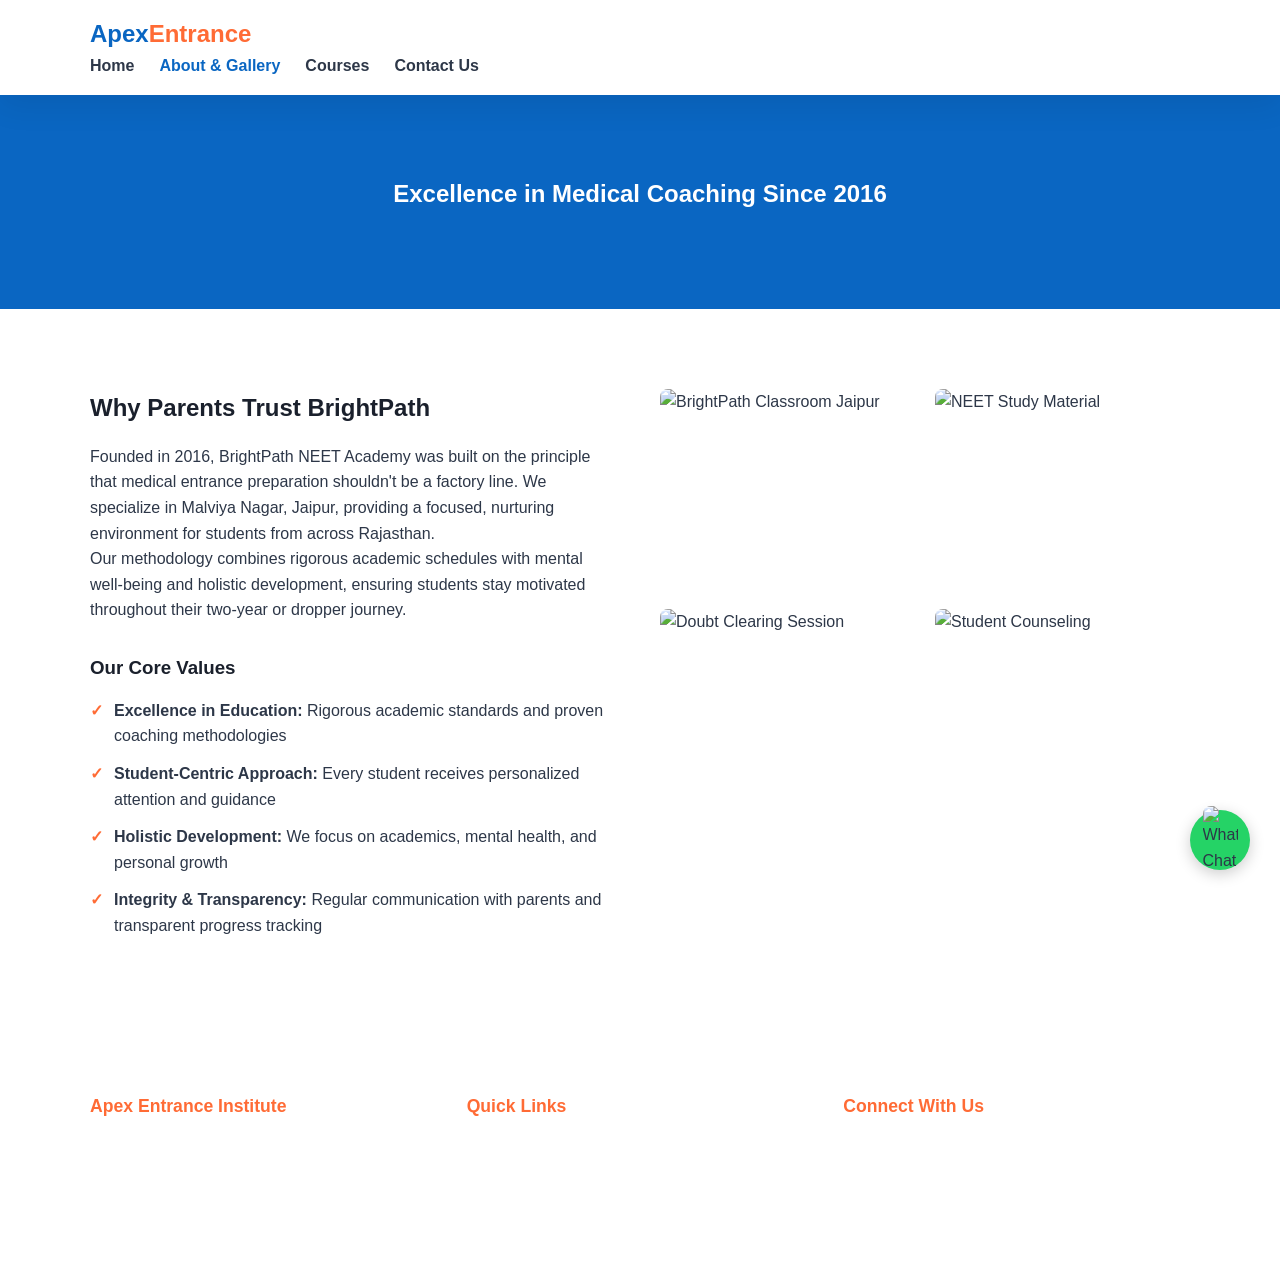
==== commit cd30dc4a: "Revert "map embed fixed and better UI + overall upgrade" This reverts commit 51e83e9c7a505a1b3a6943a" ====
--- a/about.html
+++ b/about.html
@@ -30,8 +30,7 @@
 
     <section class="page-header">
         <div class="container">
-            <h1>🌟 Excellence in Medical Coaching Since 2016</h1>
-            <p>Building Tomorrow's Doctors with Personalized Excellence</p>
+            <h1>Excellence in Medical Coaching Since 2016</h1>
         </div>
     </section>
 
@@ -39,8 +38,8 @@
         <div class="container">
             <div class="grid-2">
                 <div>
-                    <h2>Why Parents Trust Apex Entrance</h2>
-                    <p>Founded in 2016, Apex Entrance Institute was built on the principle that medical entrance preparation shouldn't be a factory line. We specialize in Kolkata, providing a focused, nurturing environment for students from across India.</p>
+                    <h2>Why Parents Trust BrightPath</h2>
+                    <p>Founded in 2016, BrightPath NEET Academy was built on the principle that medical entrance preparation shouldn't be a factory line. We specialize in Malviya Nagar, Jaipur, providing a focused, nurturing environment for students from across Rajasthan.</p>
                     <p>Our methodology combines rigorous academic schedules with mental well-being and holistic development, ensuring students stay motivated throughout their two-year or dropper journey.</p>
                     <h3 style="margin-top: 30px; margin-bottom: 15px;">Our Core Values</h3>
                     <ul style="margin: 0; padding-left: 0;">
--- a/base.css
+++ b/base.css
@@ -1,49 +1,39 @@
 /* Base */
 :root {
-    /* High-contrast professional palette: Dark Navy & Gold */
-    --primary: #1e293b; /* Dark Navy */
-    --primary-light: #263247;
-    --primary-dark: #0f1724;
-    --accent: #fbbf24;  /* Gold */
-    --accent-light: #ffd166;
-    --success: #10b981;
+    /* Modern gradient color palette */
+    --primary: #0a66c2; /* premium blue */
+    --primary-light: #1e7ad9;
+    --primary-dark: #0551a8;
+    --accent: #ff6b35;  /* energetic orange */
+    --accent-light: #ff8c5a;
+    --success: #10b981; /* modern green */
     --danger: #ef4444;
     --warning: #f59e0b;
-    --dark: #0b1320;
+    --dark: #1a202c; /* deep dark */
     --light: #f8fafc;
-    --light-2: #eef2f7;
+    --light-2: #ecf0f1;
     --white: #ffffff;
-    --text: #0f1724;
-    --text-light: #6b7280;
-    --border: rgba(255,255,255,0.06);
-    --shadow: 0 10px 30px rgba(2,6,23,0.12);
-    --shadow-lg: 0 20px 50px rgba(2,6,23,0.18);
+    --text: #2d3748; /* readable dark gray */
+    --text-light: #718096;
+    --border: #e2e8f0;
+    --shadow: 0 10px 30px rgba(0,0,0,0.08);
+    --shadow-lg: 0 20px 50px rgba(0,0,0,0.12);
     --transition: all 0.35s cubic-bezier(0.4, 0, 0.2, 1);
-    --nav-height: 72px;
 }
 
 * { margin: 0; padding: 0; box-sizing: border-box; }
 
-html { scroll-behavior: smooth; }
-
 body {
-    font-family: -apple-system, BlinkMacSystemFont, 'Segoe UI', 'Roboto', 'Oxygen', 'Ubuntu', 'Cantarell', sans-serif;
+    font-family: 'Segoe UI', Roboto, Helvetica, Arial, sans-serif;
     line-height: 1.6;
     color: var(--text);
     background-color: var(--white);
-    font-size: 16px;
 }
 
 /* Reserve space for fixed header */
 body { padding-top: var(--nav-height); }
 
-h1, h2, h3, h4, h5, h6 { color: var(--dark); margin-bottom: 1.25rem; font-weight: 700; letter-spacing: -0.02em; }
-h1 { font-size: 2.75rem; line-height: 1.2; }
-h2 { font-size: 2rem; line-height: 1.3; }
-h3 { font-size: 1.5rem; line-height: 1.4; }
-h4 { font-size: 1.25rem; }
-p { margin-bottom: 1rem; line-height: 1.8; color: var(--text-light); }
-a { text-decoration: none; color: var(--primary); transition: var(--transition); }
-a:hover { color: var(--primary-light); }
-ul, ol { list-style: none; }
-img { max-width: 100%; display: block; border-radius: 12px; }+h1, h2, h3 { color: var(--dark); margin-bottom: 1rem; }
+a { text-decoration: none; color: inherit; }
+ul { list-style: none; }
+img { max-width: 100%; display: block; border-radius: 8px; }
--- a/layout.css
+++ b/layout.css
@@ -1,9 +1,9 @@
-.container { max-width: 1200px; margin: 0 auto; padding: 0 16px; }
+.container { max-width: 1140px; margin: 0 auto; padding: 0 16px; }
 
 /* Mobile-first grid defaults: single column; expanded in larger viewports */
-.grid-2, .grid-3, .grid-4 { display: grid; grid-template-columns: 1fr; gap: 24px; }
+.grid-2, .grid-3, .grid-4 { display: grid; grid-template-columns: 1fr; gap: 20px; }
 
-/* Layout */
+
 section { padding: 80px 0; }
 .section-header { text-align: center; margin-bottom: 50px; }
 .section-header h2 { margin-bottom: 15px; }
@@ -13,81 +13,66 @@
 /* Navbar */
 .navbar {
     background: var(--white);
-    box-shadow: 0 2px 20px rgba(0,0,0,0.06);
-    padding: 16px 0;
+    box-shadow: var(--shadow);
+    padding: 15px 0;
     position: sticky;
     top: 0;
     z-index: 1000;
-    transition: var(--transition);
 }
-.navbar:hover { box-shadow: 0 4px 30px rgba(0,0,0,0.1); }
 .nav-container { display: flex; justify-content: space-between; align-items: center; position: relative; }
-.logo { font-size: 1.6rem; font-weight: 900; background: linear-gradient(135deg, var(--primary), var(--primary-light)); -webkit-background-clip: text; -webkit-text-fill-color: transparent; background-clip: text; }
+.logo { font-size: 1.5rem; font-weight: 800; color: var(--primary); }
 .logo span { color: var(--accent); }
-.nav-links { display: flex; gap: 30px; align-items: center; z-index: 1002; }
-.nav-links a { color: var(--text); font-weight: 600; font-size: 0.95rem; transition: var(--transition); position: relative; }
-.nav-links a::after { content: ''; position: absolute; bottom: -4px; left: 0; width: 0; height: 2px; background: var(--accent); transition: var(--transition); border-radius: 1px; }
-.nav-links a:hover::after, .nav-links a.active::after { width: 100%; }
-.nav-links a:hover { color: var(--primary); }
+.nav-links { display: flex; gap: 25px; align-items: center; z-index: 1002; }
+.nav-links a:hover, .nav-links a.active { color: var(--primary); font-weight: bold; position: relative; }
 
 /* Mobile hamburger button and mobile menu (default mobile-first) */
 .hamburger {
     display: flex;
     width: 48px;
     height: 48px;
-    background: linear-gradient(135deg, rgba(10,102,194,0.08), rgba(30,122,217,0.08));
-    border: 1.5px solid var(--border);
+    background: rgba(11,102,177,0.06);
+    border: 1px solid rgba(11,102,177,0.10);
     border-radius: 12px;
     padding: 8px;
     align-items: center;
     justify-content: center;
     cursor: pointer;
-    transition: var(--transition);
+    transition: background .22s ease, box-shadow .22s ease, transform .12s ease;
 }
-.hamburger:hover { background: linear-gradient(135deg, rgba(10,102,194,0.12), rgba(30,122,217,0.12)); box-shadow: var(--shadow); transform: translateY(-2px); }
-.hamburger:focus { outline: none; box-shadow: 0 0 0 4px rgba(10,102,194,0.2); }
+.hamburger:hover { background: rgba(11,102,177,0.10); box-shadow: 0 8px 20px rgba(11,102,177,0.06); transform: translateY(-1px); }
+.hamburger:focus { outline: none; box-shadow: 0 0 0 4px rgba(11,102,177,0.10); }
 .hamburger .bar {
     display: block;
     width: 22px;
-    height: 2.4px;
+    height: 2.6px;
     background: var(--dark);
-    margin: 5px 0;
+    margin: 4px 0;
     border-radius: 2px;
-    transition: var(--transition);
+    transition: transform .35s cubic-bezier(.2,.8,.2,1), opacity .18s ease, background .18s ease;
 }
 .hamburger.is-active {
-    background: var(--accent);
-    border-color: var(--accent);
+    background: var(--primary);
+    border-color: transparent;
 }
 .hamburger.is-active .bar { background: var(--white); }
-.hamburger.is-active .bar:nth-child(1) { transform: translateY(7px) rotate(45deg); }
+.hamburger.is-active .bar:nth-child(1) { transform: translateY(6px) rotate(45deg); }
 .hamburger.is-active .bar:nth-child(2) { opacity: 0; transform: scaleX(0); }
-.hamburger.is-active .bar:nth-child(3) { transform: translateY(-7px) rotate(-45deg); }
+.hamburger.is-active .bar:nth-child(3) { transform: translateY(-6px) rotate(-45deg); }
 
 /* Hero */
 .hero {
-    background: linear-gradient(135deg, rgba(10, 102, 194, 0.95) 0%, rgba(30, 122, 217, 0.90) 100%), url('https://images.unsplash.com/photo-1523050335392-93851179ae22?auto=format&fit=crop&q=80&w=1400');
+    background: linear-gradient(rgba(26, 77, 140, 0.9), rgba(26, 77, 140, 0.9)), url('https://images.unsplash.com/photo-1523050335392-93851179ae22?auto=format&fit=crop&q=80&w=1400');
     background-size: cover;
-    background-position: center;
-    background-attachment: fixed;
     color: var(--white);
-    padding: 120px 0;
+    padding: 100px 0;
     text-align: center;
-    position: relative;
-    overflow: hidden;
 }
-.hero::before { content: ''; position: absolute; top: -50%; right: -10%; width: 500px; height: 500px; background: rgba(255,255,255,0.05); border-radius: 50%; z-index: 0; }
-.hero::after { content: ''; position: absolute; bottom: -30%; left: -5%; width: 400px; height: 400px; background: rgba(255,107,53,0.08); border-radius: 50%; z-index: 0; }
-.hero-content { position: relative; z-index: 1; animation: fadeInUp 0.8s ease-out; }
-.hero h1 { color: var(--white); font-size: 3rem; margin-bottom: 20px; }
-.hero p { font-size: 1.2rem; margin-bottom: 30px; color: rgba(255,255,255,0.95); }
-
-@keyframes fadeInUp { from { opacity: 0; transform: translateY(30px); } to { opacity: 1; transform: translateY(0); } }
+.hero h1 { color: var(--white); font-size: 2.8rem; }
 
 /* Footer */
 .footer { background: linear-gradient(135deg, var(--dark) var(--dark)); color: var(--white); padding: 60px 0 20px; border-top: 1px solid rgba(255,255,255,0.1); }
 .footer h4 { color: var(--accent); margin-bottom: 20px; font-size: 1.1rem; }
-.footer p { color: rgba(87, 84, 84, 0.7); font-size: 0.95rem; }
+.footer p { color: rgba(255,255,255,0.7); font-size: 0.95rem; }
 .footer-links { display: flex; flex-direction: column; gap: 10px; }
 .footer-links a { color: rgba(255,255,255,0.8); transition: var(--transition); }
 .footer-links a:hover { color: var(--accent); transform: translateX(5px); }
@@ -104,30 +89,30 @@
     top: 100%;
     left: 0;
     width: 100%;
-    background: linear-gradient(135deg, rgba(26,77,140,0.98), rgba(10,102,194,0.95));
-    padding: 20px 16px;
-    box-shadow: 0 15px 40px rgba(10,25,50,0.25);
-    border-bottom: 2px solid var(--accent);
+    background: linear-gradient(135deg, rgba(26,77,140,0.98), rgba(34,154,211,0.95));
+    padding: 18px 16px;
+    box-shadow: 0 10px 30px rgba(10,25,50,0.2);
+    border-bottom: 1px solid rgba(255,255,255,0.05);
     max-height: 0;
     overflow: hidden;
     opacity: 0;
-    transition: max-height .4s cubic-bezier(.2,.9,.2,1), opacity .3s ease;
+    transition: max-height .45s cubic-bezier(.2,.9,.2,1), opacity .35s ease;
     z-index: 1001;
 }
-.nav-links.open { max-height: 500px; opacity: 1; }
-.nav-links li { margin: 8px 0; list-style: none; }
-.nav-links a { display: block; padding: 14px 18px; color: #fff; border-radius: 8px; text-decoration: none; font-weight: 700; transition: var(--transition); position: relative; }
-.nav-links a:hover { background: rgba(255,255,255,0.15); transform: translateX(5px); }
-.nav-links a.active { background: var(--accent); color: var(--white); }
-.nav-links a::after { display: none; }
+.nav-links.open { max-height: 420px; opacity: 1; }
+.nav-links li { margin: 10px 0; list-style: none; }
+.nav-links a { display: block; padding: 12px 18px; color: #fff; border-radius: 8px; text-decoration: none; font-weight: 700; transition: transform .18s ease, box-shadow .18s ease; position: relative; }
+.nav-links a:hover { transform: translateY(-3px); box-shadow: 0 6px 18px rgba(0,0,0,0.18); }
+.nav-links a::after { content: ''; position: absolute; left: 18px; bottom: 8px; height: 3px; width: 0; background: var(--accent); transition: width .28s ease; border-radius: 2px; }
+.nav-links a:hover::after { width: calc(100% - 36px); }
+.hero h1 { font-size: 1.8rem; }
 
 /* Desktop and larger screens */
 @media (min-width: 769px) {
-    .container { padding: 0 24px; }
-    .grid-2 { grid-template-columns: repeat(2, 1fr); gap: 48px; }
-    .grid-3 { grid-template-columns: repeat(3, 1fr); gap: 36px; }
-    .grid-4 { grid-template-columns: repeat(4, 1fr); gap: 24px; }
-    section { padding: 100px 0; }
+    .container { padding: 0 20px; }
+    .grid-2 { grid-template-columns: repeat(2, 1fr); gap: 40px; }
+    .grid-3 { grid-template-columns: repeat(3, 1fr); gap: 30px; }
+    .grid-4 { grid-template-columns: repeat(4, 1fr); gap: 20px; }
 
     .hamburger { display: none; }
     .btn-nav { display: inline-block; }
@@ -141,11 +126,9 @@
         max-height: none;
         opacity: 1;
         overflow: visible;
-        gap: 32px;
-        border-bottom: none;
     }
     .nav-links li { margin: 0; }
-    .nav-links a { color: var(--text); padding: 0; background: transparent; font-weight: 600; display: inline-block; }
+    .nav-links a { color: inherit; padding: 0; background: transparent; font-weight: 600; display: inline-block; }
     .nav-links a:hover { background: transparent; transform: none; }
     .hero h1 { font-size: 3.2rem; }
     .hero { padding: 140px 0; }
--- a/components.css
+++ b/components.css
@@ -2,238 +2,133 @@
 /* Buttons */
 .btn {
     display: inline-block;
-    padding: 14px 32px;
-    border-radius: 8px;
-    font-weight: 700;
-    transition: var(--transition);
+    padding: 12px 28px;
+    border-radius: 5px;
+    font-weight: 600;
+    transition: 0.3s;
     border: none;
     cursor: pointer;
-    font-size: 0.95rem;
-    letter-spacing: 0.5px;
-    position: relative;
-    overflow: hidden;
 }
-.btn::before { content: ''; position: absolute; top: 0; left: -100%; width: 100%; height: 100%; background: rgba(255,255,255,0.1); transition: var(--transition); z-index: 0; }
-.btn:hover::before { left: 100%; }
-.btn > * { position: relative; z-index: 1; }
-.btn-primary { background: linear-gradient(135deg, var(--accent), var(--accent-light)); color: var(--white); box-shadow: 0 4px 15px rgba(255,107,53,0.2); }
-.btn-primary:hover { transform: translateY(-2px); box-shadow: 0 6px 25px rgba(255,107,53,0.35); }
-.btn-nav { background: var(--primary); color: var(--white); font-size: 0.85rem; }
-.btn-full { width: 100%; background: linear-gradient(135deg, var(--success), #059669); color: var(--white); font-size: 1rem; box-shadow: 0 4px 15px rgba(16,185,129,0.2); padding: 16px 32px; }
-.btn-full:hover { transform: translateY(-2px); box-shadow: 0 6px 25px rgba(16,185,129,0.35); }
-.btn:active { transform: scale(0.98); }
+.btn-primary { background: var(--accent); color: var(--white); }
+.btn-nav { background: var(--primary); color: var(--white); font-size: 0.9rem; }
+.btn-full { width: 100%; background: var(--success); color: var(--white); font-size: 1.1rem; }
 
 /* Cards */
-.usp-card, .stat, .contact-card, .form-card, .subject-card {
-    padding: 32px;
+.usp-card, .stat, .contact-card, .form-card {
+    padding: 30px;
     background: var(--white);
-    border-radius: 12px;
+    border-radius: 10px;
     box-shadow: var(--shadow);
-    border: 1px solid var(--border);
-    transition: var(--transition);
 }
-.usp-card:hover, .subject-card:hover { transform: translateY(-8px); box-shadow: var(--shadow-lg); border-color: var(--primary); }
-.stat { text-align: center; }
-.stat span { display: block; font-size: 2.8rem; font-weight: 900; color: var(--primary); margin-bottom: 10px; }
-.stat p { font-size: 0.9rem; text-transform: uppercase; letter-spacing: 1px; }
+.stat span { display: block; font-size: 2.5rem; font-weight: 800; color: var(--primary); }
 
 /* Gallery */
 .gallery-grid { display: grid; grid-template-columns: 1fr 1fr; gap: 20px; }
 .gallery-img { height: 200px; width: 100%; object-fit: cover; transition: var(--transition); }
 .gallery-img:hover { transform: scale(1.05); }
 
-/* Results Gallery Cards */
-.results-gallery .gallery-grid, .results-gallery .responsive-grid {
-    display: grid;
-    grid-template-columns: repeat(auto-fit, minmax(220px, 1fr));
-    gap: 20px;
+/* Form */
+.form-group { margin-bottom: 15px; }
+.form-group label { display: block; margin-bottom: 5px; font-weight: 600; }
+.form-group input, .form-group select {
+    width: 100%; padding: 10px; border: 1px solid #ddd; border-radius: 5px;
 }
-.result-card {
-    padding: 20px;
-    background: var(--white);
-    border-radius: 12px;
-    border: 1px solid rgba(30,34,45,0.06);
-    box-shadow: 0 8px 24px rgba(2,6,23,0.06);
-    transition: var(--transition);
-}
-.result-card h3 { margin-bottom: 8px; color: var(--primary); font-size: 1.05rem; }
-.result-card .meta { color: var(--text-light); margin-bottom: 6px; }
-.result-card .placement strong { color: var(--accent); }
-.result-card:hover { transform: translateY(-6px); box-shadow: var(--shadow-lg); }
-
-/* Make hamburger appear at far right on mobile (header-actions wrapper) */
-.header-actions { display: flex; align-items: center; gap: 14px; }
-.header-actions .nav-links { order: 1; }
-.header-actions .hamburger { order: 2; margin-left: 8px; }
-
-/* Form Styling */
-.form-group { margin-bottom: 22px; }
-.form-group label { display: block; margin-bottom: 8px; font-weight: 700; color: var(--dark); font-size: 0.95rem; }
-.form-group input, .form-group select, .form-group textarea {
-    width: 100%;
-    padding: 14px 16px;
-    border: 2px solid var(--border);
-    border-radius: 8px;
-    font-size: 0.95rem;
-    transition: var(--transition);
-    font-family: inherit;
-    background: var(--white);
-}
-.form-group input:focus, .form-group select:focus, .form-group textarea:focus {
-    outline: none;
-    border-color: var(--primary);
-    box-shadow: 0 0 0 4px rgba(10,102,194,0.1);
-    background: linear-gradient(var(--white), var(--white));
-}
-.form-group input::placeholder { color: var(--text-light); }
-.form-group input.error, .form-group select.error { border-color: var(--danger); box-shadow: 0 0 0 4px rgba(239,68,68,0.1); }
-.form-group .error-message { color: var(--danger); font-size: 0.85rem; margin-top: 6px; display: flex; align-items: center; gap: 4px; }
-.form-group .success-message { color: var(--success); font-size: 0.85rem; margin-top: 6px; }
-
-/* Contact Page Layout */
-.contact-page { background: linear-gradient(135deg, rgba(248,250,252,0.5), rgba(236,240,241,0.5)); }
-.contact-card, .form-card { padding: 40px; }
-.contact-card h2, .form-card h2 { margin-bottom: 24px; font-size: 1.8rem; }
-
-.contact-info { margin-bottom: 24px; display: flex; align-items: flex-start; gap: 15px; }
-.contact-info strong { color: var(--primary); min-width: 120px; font-weight: 700; }
-.contact-info p { margin: 0; color: var(--text-light); }
-
-/* Map Container */
-.map-container {
-    margin-top: 30px;
-    border-radius: 12px;
-    overflow: hidden;
-    box-shadow: 0 4px 20px rgba(0,0,0,0.1);
-    transition: var(--transition);
-}
-.map-container:hover { box-shadow: 0 8px 30px rgba(0,0,0,0.15); }
-.map-container iframe { display: block; width: 100%; height: 350px; border: none; }
 
 /* Sticky WhatsApp */
 .whatsapp-btn {
     position: fixed;
     bottom: 30px;
     right: 30px;
-    width: 65px;
-    height: 65px;
-    background: linear-gradient(135deg, #25d366, #128c7e);
+    width: 60px;
+    height: 60px;
+    background: #25d366;
     border-radius: 50%;
     display: flex;
     align-items: center;
     justify-content: center;
-    box-shadow: 0 6px 25px rgba(37,211,102,0.3);
-    z-index: 999;
-    transition: var(--transition);
-    text-decoration: none;
+    box-shadow: 0 4px 15px rgba(0,0,0,0.2);
+    z-index: 1001;
 }
-.whatsapp-btn:hover { transform: scale(1.1) translateY(-5px); box-shadow: 0 10px 35px rgba(37,211,102,0.4); }
-.whatsapp-btn img { width: 38px; }
+.whatsapp-btn img { width: 35px; }
 
 /* Table Styles */
 .table-wrapper {
     overflow-x: auto;
     margin-top: 30px;
     background: var(--white);
-    border-radius: 12px;
+    border-radius: 10px;
     box-shadow: var(--shadow);
-    border: 1px solid var(--border);
 }
 
 .schedule-table {
     width: 100%;
-    border-collapse: separate;
-    border-spacing: 0;
+    border-collapse: collapse;
     min-width: 600px;
 }
 
 .schedule-table th, .schedule-table td {
-    padding: 18px 20px;
+    padding: 20px;
     text-align: left;
-    border-bottom: 1px solid var(--border);
-    font-weight: 500;
+    border-bottom: 1px solid #eee;
 }
 
 .schedule-table th {
-    background: linear-gradient(135deg, var(--primary), var(--primary-light));
+    background-color: var(--primary);
     color: var(--white);
-    font-weight: 700;
-    font-size: 0.9rem;
-    text-transform: uppercase;
-    letter-spacing: 0.5px;
+    font-weight: 600;
 }
 
-.schedule-table tbody tr { transition: var(--transition); }
-.schedule-table tbody tr:hover { background-color: linear-gradient(135deg, rgba(248,250,252,1), rgba(236,240,241,0.5)); }
-
-.schedule-table td strong { color: var(--primary); font-weight: 700; }
+.schedule-table tr:hover {
+    background-color: #f9f9f9;
+}
 
 /* Subject Cards */
 .subject-card {
     background: var(--white);
-    padding: 36px 28px;
-    border-radius: 12px;
+    padding: 30px;
+    border-radius: 10px;
     text-align: center;
-    border: 2px solid var(--border);
-    transition: var(--transition);
-    cursor: pointer;
+    border: 1px solid #eee;
+    transition: 0.3s;
 }
 
 .subject-card:hover {
     border-color: var(--primary);
-    transform: translateY(-8px);
-    box-shadow: var(--shadow-lg);
+    transform: translateY(-5px);
 }
 
 .subject-card .icon {
-    font-size: 3rem;
-    margin-bottom: 20px;
-    display: inline-block;
-    transition: var(--transition);
+    font-size: 2.5rem;
+    margin-bottom: 15px;
 }
-
-.subject-card:hover .icon { transform: scale(1.15) rotate(5deg); }
-
-.subject-card h3 { margin-bottom: 18px; color: var(--dark); font-size: 1.3rem; }
 
 .subject-card ul {
     text-align: left;
-    margin-top: 18px;
-    list-style: none;
+    margin-top: 15px;
 }
 
 .subject-card ul li {
     font-size: 0.9rem;
-    margin-bottom: 12px;
+    margin-bottom: 8px;
     position: relative;
-    padding-left: 24px;
-    color: var(--text-light);
-    transition: var(--transition);
+    padding-left: 20px;
 }
 
-.subject-card:hover ul li { color: var(--text); }
-
 .subject-card ul li::before {
-    content: "★";
+    content: "→";
     position: absolute;
     left: 0;
     color: var(--accent);
-    font-size: 1.1rem;
 }
 
 /* Header for sub-pages */
 .page-header {
-    background: linear-gradient(135deg, var(--primary), var(--primary-light));
+    background: var(--primary);
     color: var(--white);
-    padding: 100px 0;
+    padding: 80px 0;
     text-align: center;
-    position: relative;
-    overflow: hidden;
 }
 
-.page-header::before { content: ''; position: absolute; top: -50%; right: -10%; width: 500px; height: 500px; background: rgba(255,255,255,0.05); border-radius: 50%; z-index: 0; }
-.page-header::after { content: ''; position: absolute; bottom: -30%; left: -5%; width: 400px; height: 400px; background: rgba(255,107,53,0.08); border-radius: 50%; z-index: 0; }
-.page-header h1 { color: var(--white); position: relative; z-index: 1; font-size: 2.5rem; }
-.page-header p { color: rgba(255,255,255,0.95); position: relative; z-index: 1; }
+.page-header h1 { color: var(--white); }
 
 .bg-light { background-color: var(--light); }
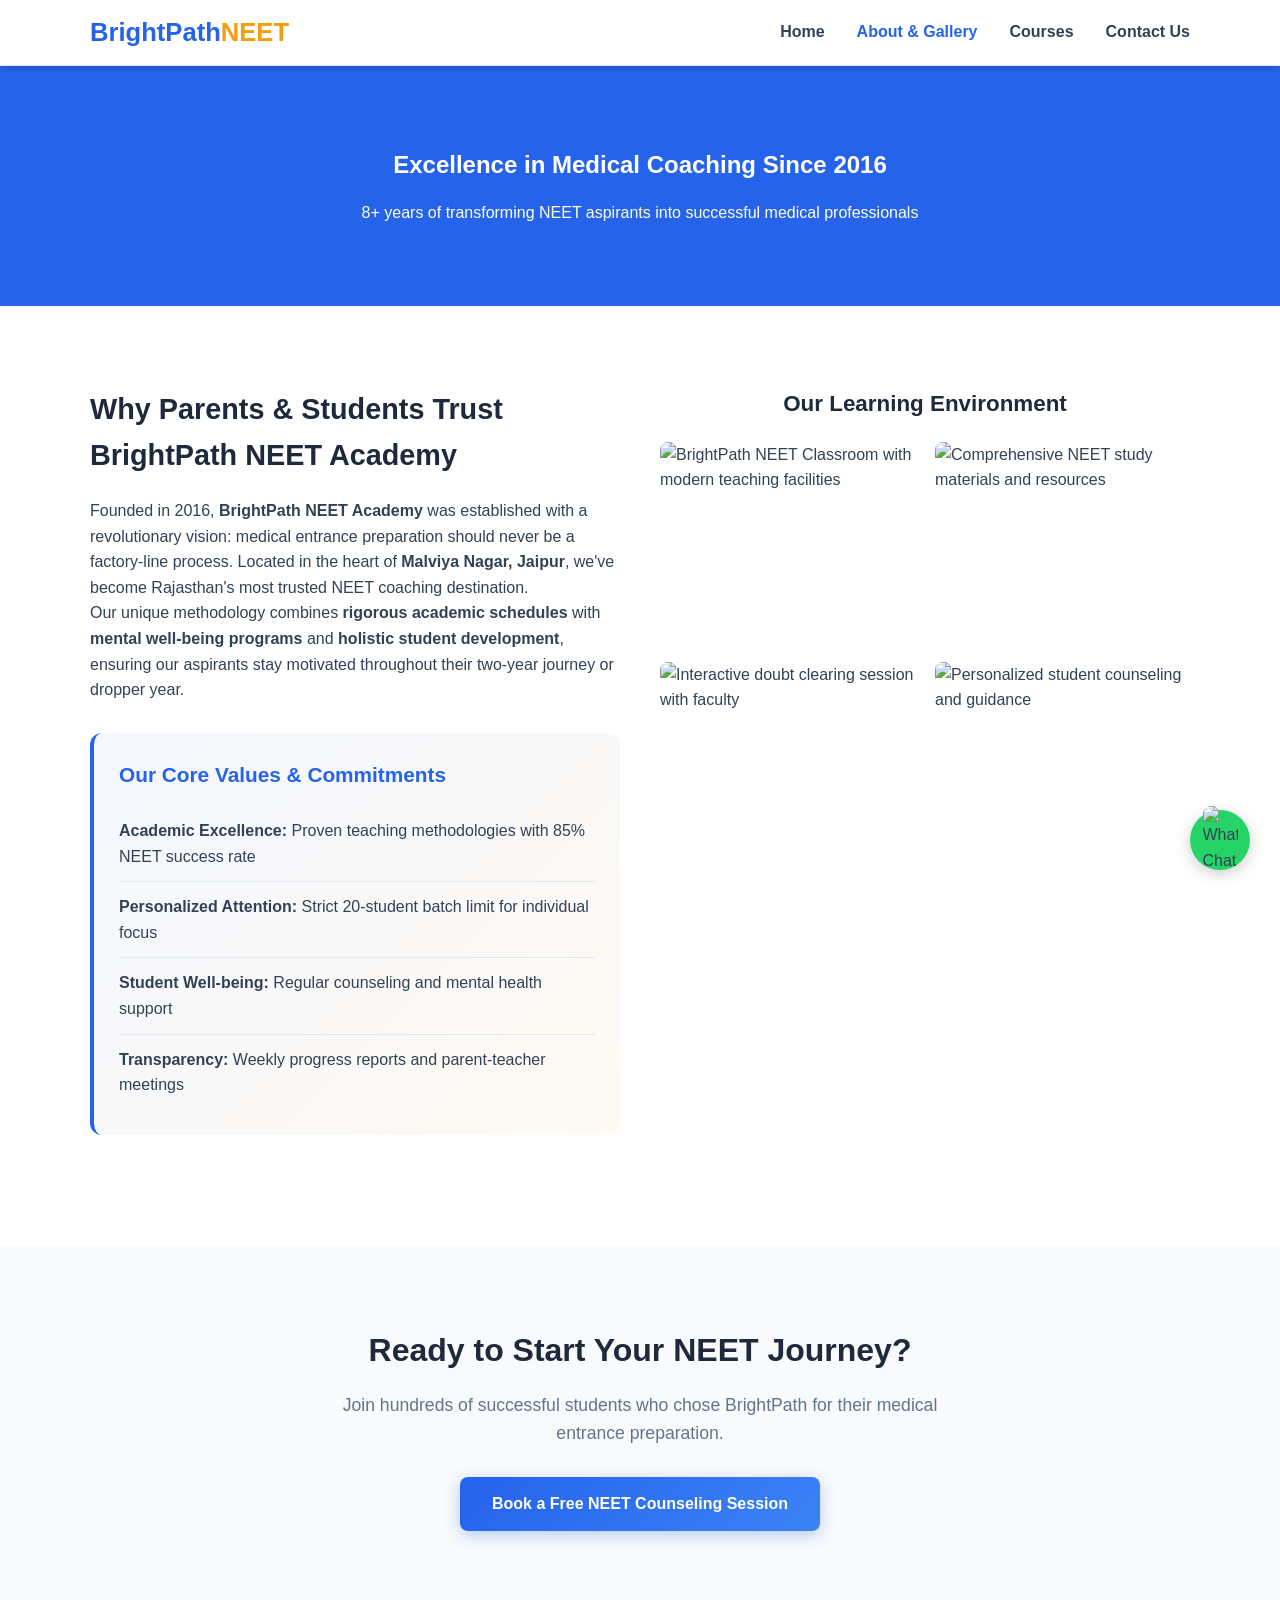
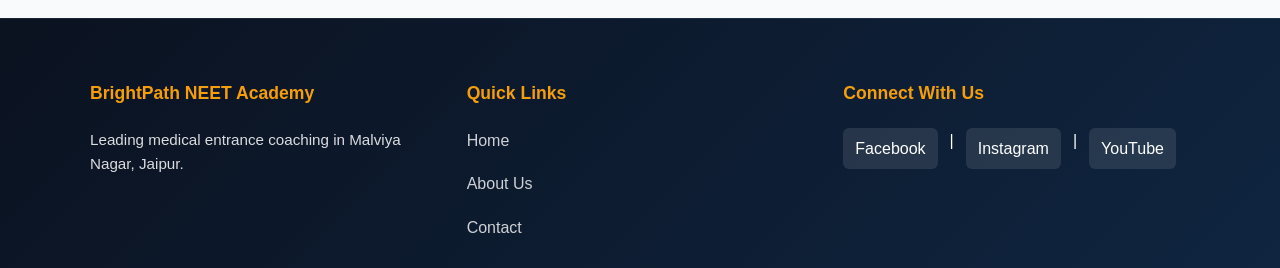
==== commit aa0146e6: "final" ====
--- a/about.html
+++ b/about.html
@@ -3,69 +3,83 @@
 <head>
     <meta charset="UTF-8">
     <meta name="viewport" content="width=device-width, initial-scale=1.0">
-    <title>About Our Institute | BrightPath NEET Academy Jaipur</title>
+    <title>About BrightPath NEET Academy | Jaipur's Premier Medical Coaching Institute</title>
+    <meta name="description" content="Learn about BrightPath NEET Academy - Jaipur's leading medical entrance coaching since 2016. Discover our teaching methodology, expert faculty, and student success stories.">
+    <meta name="keywords" content="about NEET academy Jaipur, medical coaching history, NEET success stories, BrightPath faculty">
     <link rel="stylesheet" href="base.css">
     <link rel="stylesheet" href="layout.css">
     <link rel="stylesheet" href="components.css">
 </head>
 <body>
     <nav class="navbar">
-        <div class="container header-inner">
-            <a href="index.html" class="logo">Apex<span>Entrance</span></a>
-            <div class="header-actions">
-                <ul class="nav-links">
-                    <li><a href="index.html">Home</a></li>
-                    <li><a href="about.html" class="active">About & Gallery</a></li>
-                    <li><a href="courses.html">Courses</a></li>
-                    <li><a href="contact.html">Contact Us</a></li>
-                </ul>
-                <button class="hamburger" aria-label="Toggle navigation" aria-expanded="false">
-                    <span class="bar"></span>
-                    <span class="bar"></span>
-                    <span class="bar"></span>
-                </button>
-            </div>
+        <div class="container nav-container">
+            <a href="index.html" class="logo">BrightPath<span>NEET</span></a>
+            <button class="hamburger" aria-label="Toggle navigation" aria-expanded="false">
+                <span class="bar"></span>
+                <span class="bar"></span>
+                <span class="bar"></span>
+            </button>
+            <ul class="nav-links">
+                <li><a href="index.html">Home</a></li>
+                <li><a href="about.html" class="active">About & Gallery</a></li>
+                <li><a href="courses.html">Courses</a></li>
+                <li><a href="contact.html">Contact Us</a></li>
+            </ul>
         </div>
     </nav>
 
     <section class="page-header">
         <div class="container">
             <h1>Excellence in Medical Coaching Since 2016</h1>
+            <p>8+ years of transforming NEET aspirants into successful medical professionals</p>
         </div>
     </section>
 
     <section class="about-content">
         <div class="container">
             <div class="grid-2">
-                <div>
-                    <h2>Why Parents Trust BrightPath</h2>
-                    <p>Founded in 2016, BrightPath NEET Academy was built on the principle that medical entrance preparation shouldn't be a factory line. We specialize in Malviya Nagar, Jaipur, providing a focused, nurturing environment for students from across Rajasthan.</p>
-                    <p>Our methodology combines rigorous academic schedules with mental well-being and holistic development, ensuring students stay motivated throughout their two-year or dropper journey.</p>
-                    <h3 style="margin-top: 30px; margin-bottom: 15px;">Our Core Values</h3>
-                    <ul style="margin: 0; padding-left: 0;">
-                        <li style="margin-bottom: 12px; padding-left: 24px; position: relative;"><span style="position: absolute; left: 0; color: var(--accent); font-weight: bold;">✓</span> <strong>Excellence in Education:</strong> Rigorous academic standards and proven coaching methodologies</li>
-                        <li style="margin-bottom: 12px; padding-left: 24px; position: relative;"><span style="position: absolute; left: 0; color: var(--accent); font-weight: bold;">✓</span> <strong>Student-Centric Approach:</strong> Every student receives personalized attention and guidance</li>
-                        <li style="margin-bottom: 12px; padding-left: 24px; position: relative;"><span style="position: absolute; left: 0; color: var(--accent); font-weight: bold;">✓</span> <strong>Holistic Development:</strong> We focus on academics, mental health, and personal growth</li>
-                        <li style="margin-bottom: 12px; padding-left: 24px; position: relative;"><span style="position: absolute; left: 0; color: var(--accent); font-weight: bold;">✓</span> <strong>Integrity & Transparency:</strong> Regular communication with parents and transparent progress tracking</li>
-                    </ul>
+                <div class="about-text">
+                    <h2>Why Parents & Students Trust BrightPath NEET Academy</h2>
+                    <p>Founded in 2016, <strong>BrightPath NEET Academy</strong> was established with a revolutionary vision: medical entrance preparation should never be a factory-line process. Located in the heart of <strong>Malviya Nagar, Jaipur</strong>, we've become Rajasthan's most trusted NEET coaching destination.</p>
+                    
+                    <p>Our unique methodology combines <strong>rigorous academic schedules</strong> with <strong>mental well-being programs</strong> and <strong>holistic student development</strong>, ensuring our aspirants stay motivated throughout their two-year journey or dropper year.</p>
+                    
+                    <div class="highlight-box">
+                        <h3>Our Core Values & Commitments</h3>
+                        <ul class="values-list">
+                            <li><strong>Academic Excellence:</strong> Proven teaching methodologies with 85% NEET success rate</li>
+                            <li><strong>Personalized Attention:</strong> Strict 20-student batch limit for individual focus</li>
+                            <li><strong>Student Well-being:</strong> Regular counseling and mental health support</li>
+                            <li><strong>Transparency:</strong> Weekly progress reports and parent-teacher meetings</li>
+                        </ul>
+                    </div>
                 </div>
-                <div>
+                <div class="gallery-section">
+                    <h3>Our Learning Environment</h3>
                     <div class="gallery-grid">
-                        <img src="https://images.unsplash.com/photo-1523240693567-510e807b9f57?auto=format&fit=crop&q=60&w=400" alt="BrightPath Classroom Jaipur" class="gallery-img">
-                        <img src="https://images.unsplash.com/photo-1434030216411-0b793f4b4173?auto=format&fit=crop&q=60&w=400" alt="NEET Study Material" class="gallery-img">
-                        <img src="https://images.unsplash.com/photo-1517245386807-bb43f82c33c4?auto=format&fit=crop&q=60&w=400" alt="Doubt Clearing Session" class="gallery-img">
-                        <img src="https://images.unsplash.com/photo-1524178232363-1fb2b075b655?auto=format&fit=crop&q=60&w=400" alt="Student Counseling" class="gallery-img">
+                        <img src="https://images.unsplash.com/photo-1523240693567-510e807b9f57?auto=format&fit=crop&q=60&w=400" alt="BrightPath NEET Classroom with modern teaching facilities" class="gallery-img">
+                        <img src="https://images.unsplash.com/photo-1434030216411-0b793f4b4173?auto=format&fit=crop&q=60&w=400" alt="Comprehensive NEET study materials and resources" class="gallery-img">
+                        <img src="https://images.unsplash.com/photo-1517245386807-bb43f82c33c4?auto=format&fit=crop&q=60&w=400" alt="Interactive doubt clearing session with faculty" class="gallery-img">
+                        <img src="https://images.unsplash.com/photo-1524178232363-1fb2b075b655?auto=format&fit=crop&q=60&w=400" alt="Personalized student counseling and guidance" class="gallery-img">
                     </div>
                 </div>
             </div>
         </div>
     </section>
 
-        <footer class="footer">
+    <section class="cta-section bg-light">
+        <div class="container text-center">
+            <h2>Ready to Start Your NEET Journey?</h2>
+            <p>Join hundreds of successful students who chose BrightPath for their medical entrance preparation.</p>
+            <a href="https://wa.me/918456193640?text=I%20want%20to%20book%20a%20free%20NEET%20counseling%20session" class="btn btn-primary"> Book a Free NEET Counseling Session</a>
+        </div>
+    </section>
+
+    <footer class="footer">
         <div class="container grid-3">
             <div>
-                <h4>Apex Entrance Institute</h4>
-                <p>Premium medical entrance coaching in Kolkata, India.</p>
+                <h4>BrightPath NEET Academy</h4>
+                <p>Leading medical entrance coaching in Malviya Nagar, Jaipur.</p>
             </div>
             <div>
                 <h4>Quick Links</h4>
@@ -84,10 +98,10 @@
         </div>
     </footer>
 
-    <a href="https://wa.me/919876543210?text=I%20want%20to%20book%20a%20free%20NEET%20counseling%20session" class="whatsapp-btn" target="_blank">
+    <a href="https://wa.me/918456193640?text=I%20want%20to%20book%20a%20free%20NEET%20counseling%20session" class="whatsapp-btn" target="_blank">
         <img src="https://upload.wikimedia.org/wikipedia/commons/6/6b/WhatsApp.svg" alt="WhatsApp Chat">
     </a>
     
-        <script src="script.js"></script>
+    <script src="script.js"></script>
 </body>
 </html>
--- a/base.css
+++ b/base.css
@@ -1,27 +1,30 @@
 /* Base */
 :root {
     /* Modern gradient color palette */
-    --primary: #0a66c2; /* premium blue */
-    --primary-light: #1e7ad9;
-    --primary-dark: #0551a8;
-    --accent: #ff6b35;  /* energetic orange */
-    --accent-light: #ff8c5a;
+    --primary: #2563eb; /* vibrant blue */
+    --primary-light: #3b82f6;
+    --primary-dark: #1d4ed8;
+    --accent: #f59e0b;  /* warm amber */
+    --accent-light: #fbbf24;
     --success: #10b981; /* modern green */
     --danger: #ef4444;
     --warning: #f59e0b;
-    --dark: #1a202c; /* deep dark */
+    --dark: #1e293b; /* deep slate */
     --light: #f8fafc;
-    --light-2: #ecf0f1;
+    --light-2: #f1f5f9;
     --white: #ffffff;
-    --text: #2d3748; /* readable dark gray */
-    --text-light: #718096;
+    --text: #334155; /* readable slate */
+    --text-light: #64748b;
     --border: #e2e8f0;
-    --shadow: 0 10px 30px rgba(0,0,0,0.08);
-    --shadow-lg: 0 20px 50px rgba(0,0,0,0.12);
-    --transition: all 0.35s cubic-bezier(0.4, 0, 0.2, 1);
+    --shadow: 0 4px 6px -1px rgba(0, 0, 0, 0.1), 0 2px 4px -1px rgba(0, 0, 0, 0.06);
+    --shadow-lg: 0 20px 25px -5px rgba(0, 0, 0, 0.1), 0 10px 10px -5px rgba(0, 0, 0, 0.04);
+    --shadow-xl: 0 25px 50px -12px rgba(0, 0, 0, 0.25);
+    --transition: all 0.3s cubic-bezier(0.4, 0, 0.2, 1);
+    --nav-height: 70px;
 }
 
 * { margin: 0; padding: 0; box-sizing: border-box; }
+html, body { margin: 0; padding: 0; }
 
 body {
     font-family: 'Segoe UI', Roboto, Helvetica, Arial, sans-serif;
@@ -31,7 +34,10 @@
 }
 
 /* Reserve space for fixed header */
-body { padding-top: var(--nav-height); }
+body { 
+    margin: 0;
+    padding: 0;
+}
 
 h1, h2, h3 { color: var(--dark); margin-bottom: 1rem; }
 a { text-decoration: none; color: inherit; }
--- a/layout.css
+++ b/layout.css
@@ -12,35 +12,46 @@
 
 /* Navbar */
 .navbar {
-    background: var(--white);
+    background: rgba(255, 255, 255, 0.95);
+    backdrop-filter: blur(10px);
     box-shadow: var(--shadow);
-    padding: 15px 0;
+    padding: 12px 0;
     position: sticky;
     top: 0;
     z-index: 1000;
+    border-bottom: 1px solid var(--border);
+    margin: 0;
 }
 .nav-container { display: flex; justify-content: space-between; align-items: center; position: relative; }
-.logo { font-size: 1.5rem; font-weight: 800; color: var(--primary); }
+.logo { font-size: 1.6rem; font-weight: 800; color: var(--primary); transition: var(--transition); }
+.logo:hover { transform: scale(1.05); }
 .logo span { color: var(--accent); }
-.nav-links { display: flex; gap: 25px; align-items: center; z-index: 1002; }
-.nav-links a:hover, .nav-links a.active { color: var(--primary); font-weight: bold; position: relative; }
+.nav-links { display: flex; gap: 32px; align-items: center; z-index: 1002; }
+.nav-links a:hover, .nav-links a.active { color: var(--primary); font-weight: 600; position: relative; }
 
 /* Mobile hamburger button and mobile menu (default mobile-first) */
 .hamburger {
     display: flex;
     width: 48px;
     height: 48px;
-    background: rgba(11,102,177,0.06);
-    border: 1px solid rgba(11,102,177,0.10);
+    background: rgba(37, 99, 235, 0.08);
+    border: 1px solid rgba(37, 99, 235, 0.15);
     border-radius: 12px;
     padding: 8px;
     align-items: center;
     justify-content: center;
     cursor: pointer;
-    transition: background .22s ease, box-shadow .22s ease, transform .12s ease;
+    transition: var(--transition);
 }
-.hamburger:hover { background: rgba(11,102,177,0.10); box-shadow: 0 8px 20px rgba(11,102,177,0.06); transform: translateY(-1px); }
-.hamburger:focus { outline: none; box-shadow: 0 0 0 4px rgba(11,102,177,0.10); }
+.hamburger:hover { 
+    background: rgba(37, 99, 235, 0.12); 
+    box-shadow: 0 8px 20px rgba(37, 99, 235, 0.15); 
+    transform: translateY(-1px); 
+}
+.hamburger:focus { 
+    outline: none; 
+    box-shadow: 0 0 0 4px rgba(37, 99, 235, 0.15); 
+}
 .hamburger .bar {
     display: block;
     width: 22px;
@@ -61,18 +72,51 @@
 
 /* Hero */
 .hero {
-    background: linear-gradient(rgba(26, 77, 140, 0.9), rgba(26, 77, 140, 0.9)), url('https://images.unsplash.com/photo-1523050335392-93851179ae22?auto=format&fit=crop&q=80&w=1400');
+    background: linear-gradient(135deg, rgba(37, 99, 235, 0.95), rgba(245, 158, 11, 0.85)), url('https://images.unsplash.com/photo-1523050335392-93851179ae22?auto=format&fit=crop&q=80&w=1400');
     background-size: cover;
+    background-position: center;
+    background-attachment: fixed;
     color: var(--white);
     padding: 100px 0;
     text-align: center;
+    position: relative;
+    overflow: hidden;
+    margin-top: 0;
 }
-.hero h1 { color: var(--white); font-size: 2.8rem; }
+.hero::before {
+    content: '';
+    position: absolute;
+    top: 0;
+    left: 0;
+    right: 0;
+    bottom: 0;
+    background: radial-gradient(circle at 20% 80%, rgba(37, 99, 235, 0.3) 0%, transparent 50%);
+    pointer-events: none;
+}
+.hero-content { position: relative; z-index: 1; }
+.hero h1 { 
+    color: var(--white); 
+    font-size: 2.2rem; 
+    font-weight: 800;
+    margin-bottom: 20px;
+    text-shadow: 2px 2px 4px rgba(0,0,0,0.3);
+    animation: fadeInUp 0.8s ease-out;
+}
+.hero p {
+    font-size: 1.2rem;
+    margin-bottom: 30px;
+    opacity: 0.95;
+    max-width: 600px;
+    margin-left: auto;
+    margin-right: auto;
+    animation: fadeInUp 0.8s ease-out 0.2s both;
+}
 
-/* Footer */
-.footer { background: linear-gradient(135deg, var(--dark) var(--dark)); color: var(--white); padding: 60px 0 20px; border-top: 1px solid rgba(255,255,255,0.1); }
+@keyframes fadeInUp { from { opacity: 0; transform: translateY(30px); } to { opacity: 1; transform: translateY(0); } }
+
+.footer { background: linear-gradient(135deg, #0b1220 0%, #0f2540 100%); color: #ffffff; padding: 60px 0 20px; border-top: 1px solid rgba(255,255,255,0.06); }
 .footer h4 { color: var(--accent); margin-bottom: 20px; font-size: 1.1rem; }
-.footer p { color: rgba(255,255,255,0.7); font-size: 0.95rem; }
+.footer p { color: rgba(255,255,255,0.85); font-size: 0.95rem; }
 .footer-links { display: flex; flex-direction: column; gap: 10px; }
 .footer-links a { color: rgba(255,255,255,0.8); transition: var(--transition); }
 .footer-links a:hover { color: var(--accent); transform: translateX(5px); }
@@ -105,7 +149,6 @@
 .nav-links a:hover { transform: translateY(-3px); box-shadow: 0 6px 18px rgba(0,0,0,0.18); }
 .nav-links a::after { content: ''; position: absolute; left: 18px; bottom: 8px; height: 3px; width: 0; background: var(--accent); transition: width .28s ease; border-radius: 2px; }
 .nav-links a:hover::after { width: calc(100% - 36px); }
-.hero h1 { font-size: 1.8rem; }
 
 /* Desktop and larger screens */
 @media (min-width: 769px) {
--- a/components.css
+++ b/components.css
@@ -2,25 +2,108 @@
 /* Buttons */
 .btn {
     display: inline-block;
-    padding: 12px 28px;
-    border-radius: 5px;
+    padding: 14px 32px;
+    border-radius: 8px;
     font-weight: 600;
-    transition: 0.3s;
+    font-size: 1rem;
+    transition: var(--transition);
     border: none;
     cursor: pointer;
-}
-.btn-primary { background: var(--accent); color: var(--white); }
-.btn-nav { background: var(--primary); color: var(--white); font-size: 0.9rem; }
-.btn-full { width: 100%; background: var(--success); color: var(--white); font-size: 1.1rem; }
+    position: relative;
+    overflow: hidden;
+    text-decoration: none;
+}
+.btn::before {
+    content: '';
+    position: absolute;
+    top: 0;
+    left: -100%;
+    width: 100%;
+    height: 100%;
+    background: linear-gradient(90deg, transparent, rgba(255,255,255,0.2), transparent);
+    transition: left 0.5s;
+}
+.btn:hover::before { left: 100%; }
+.btn-primary { 
+    background: linear-gradient(135deg, var(--primary), var(--primary-light)); 
+    color: var(--white);
+    box-shadow: 0 4px 15px rgba(37, 99, 235, 0.3);
+}
+.btn-primary:hover {
+    transform: translateY(-2px);
+    box-shadow: 0 8px 25px rgba(37, 99, 235, 0.4);
+}
+.btn-nav { 
+    background: var(--accent); 
+    color: var(--white); 
+    font-size: 0.9rem;
+    border-radius: 6px;
+    padding: 8px 16px;
+}
+.btn-nav:hover {
+    background: var(--accent-light);
+    transform: translateY(-1px);
+}
+.btn-full { 
+    width: 100%; 
+    background: linear-gradient(135deg, var(--success), #059669); 
+    color: var(--white); 
+    font-size: 1.1rem;
+    padding: 16px 24px;
+    box-shadow: 0 4px 15px rgba(16, 185, 129, 0.3);
+}
+.btn-full:hover {
+    transform: translateY(-2px);
+    box-shadow: 0 8px 25px rgba(16, 185, 129, 0.4);
+}
 
 /* Cards */
 .usp-card, .stat, .contact-card, .form-card {
-    padding: 30px;
+    padding: 35px;
     background: var(--white);
-    border-radius: 10px;
-    box-shadow: var(--shadow);
-}
-.stat span { display: block; font-size: 2.5rem; font-weight: 800; color: var(--primary); }
+    border-radius: 16px;
+    box-shadow: var(--shadow-lg);
+    border: 1px solid rgba(226, 232, 240, 0.5);
+    transition: var(--transition);
+    position: relative;
+    overflow: hidden;
+}
+.usp-card::before {
+    content: '';
+    position: absolute;
+    top: 0;
+    left: 0;
+    right: 0;
+    height: 4px;
+    background: linear-gradient(90deg, var(--primary), var(--accent));
+    opacity: 0;
+    transition: opacity 0.3s ease;
+}
+.usp-card:hover::before { opacity: 1; }
+.usp-card:hover {
+    transform: translateY(-8px);
+    box-shadow: var(--shadow-xl);
+}
+.stat { 
+    text-align: center;
+    background: linear-gradient(135deg, var(--white), rgba(37, 99, 235, 0.02));
+}
+.stat span { 
+    display: block; 
+    font-size: 2.8rem; 
+    font-weight: 800; 
+    color: var(--primary);
+    margin-bottom: 8px;
+    background: linear-gradient(135deg, var(--primary), var(--accent));
+    -webkit-background-clip: text;
+    -webkit-text-fill-color: transparent;
+    background-clip: text;
+}
+.stat p {
+    color: var(--text-light);
+    font-weight: 600;
+    font-size: 1rem;
+}
 
 /* Gallery */
 .gallery-grid { display: grid; grid-template-columns: 1fr 1fr; gap: 20px; }
@@ -66,6 +149,7 @@
     min-width: 600px;
 }
 
+
 .schedule-table th, .schedule-table td {
     padding: 20px;
     text-align: left;
@@ -131,4 +215,108 @@
 
 .page-header h1 { color: var(--white); }
 
-.bg-light { background-color: var(--light); }+.bg-light { background-color: var(--light); }
+
+/* CTA Section */
+.cta-section {
+    padding: 80px 0;
+    text-align: center;
+}
+.cta-section h2 {
+    color: var(--dark);
+    margin-bottom: 15px;
+    font-size: 2rem;
+}
+.cta-section p {
+    color: var(--text-light);
+    margin-bottom: 30px;
+    font-size: 1.1rem;
+    max-width: 600px;
+    margin-left: auto;
+    margin-right: auto;
+}
+
+/* Trust Badges */
+.trust-badges {
+    display: flex;
+    justify-content: center;
+    gap: 20px;
+    margin-top: 20px;
+    flex-wrap: wrap;
+}
+.trust-badges span {
+    background: rgba(255, 255, 255, 0.1);
+    color: var(--white);
+    padding: 8px 16px;
+    border-radius: 20px;
+    font-size: 0.9rem;
+    font-weight: 600;
+    backdrop-filter: blur(10px);
+}
+
+/* Icon Wrapper */
+.icon-wrapper {
+font-size: 2.5rem;
+margin-bottom: 15px;
+text-align: center;
+}
+
+/* Feature Lists */
+.feature-list {
+list-style: none;
+padding: 0;
+margin: 15px 0 0 0;
+}
+.feature-list li {
+padding: 4px 0;
+color: var(--text-light);
+font-size: 0.9rem;
+position: relative;
+padding-left: 20px;
+}
+.feature-list li::before {
+content: "✓";
+position: absolute;
+left: 0;
+color: var(--success);
+font-weight: bold;
+}
+
+/* About Page Styles */
+.about-text h2 {
+color: var(--dark);
+margin-bottom: 20px;
+font-size: 1.8rem;
+}
+.highlight-box {
+background: linear-gradient(135deg, rgba(37, 99, 235, 0.05), rgba(245, 158, 11, 0.05));
+border-left: 4px solid var(--primary);
+padding: 25px;
+border-radius: 12px;
+margin: 30px 0;
+}
+.highlight-box h3 {
+color: var(--primary);
+margin-bottom: 15px;
+font-size: 1.3rem;
+}
+.values-list {
+list-style: none;
+padding: 0;
+margin: 0;
+}
+.values-list li {
+padding: 12px 0;
+border-bottom: 1px solid var(--border);
+color: var(--text);
+line-height: 1.6;
+}
+.values-list li:last-child {
+border-bottom: none;
+}
+.gallery-section h3 {
+color: var(--dark);
+margin-bottom: 20px;
+font-size: 1.4rem;
+text-align: center;
+}
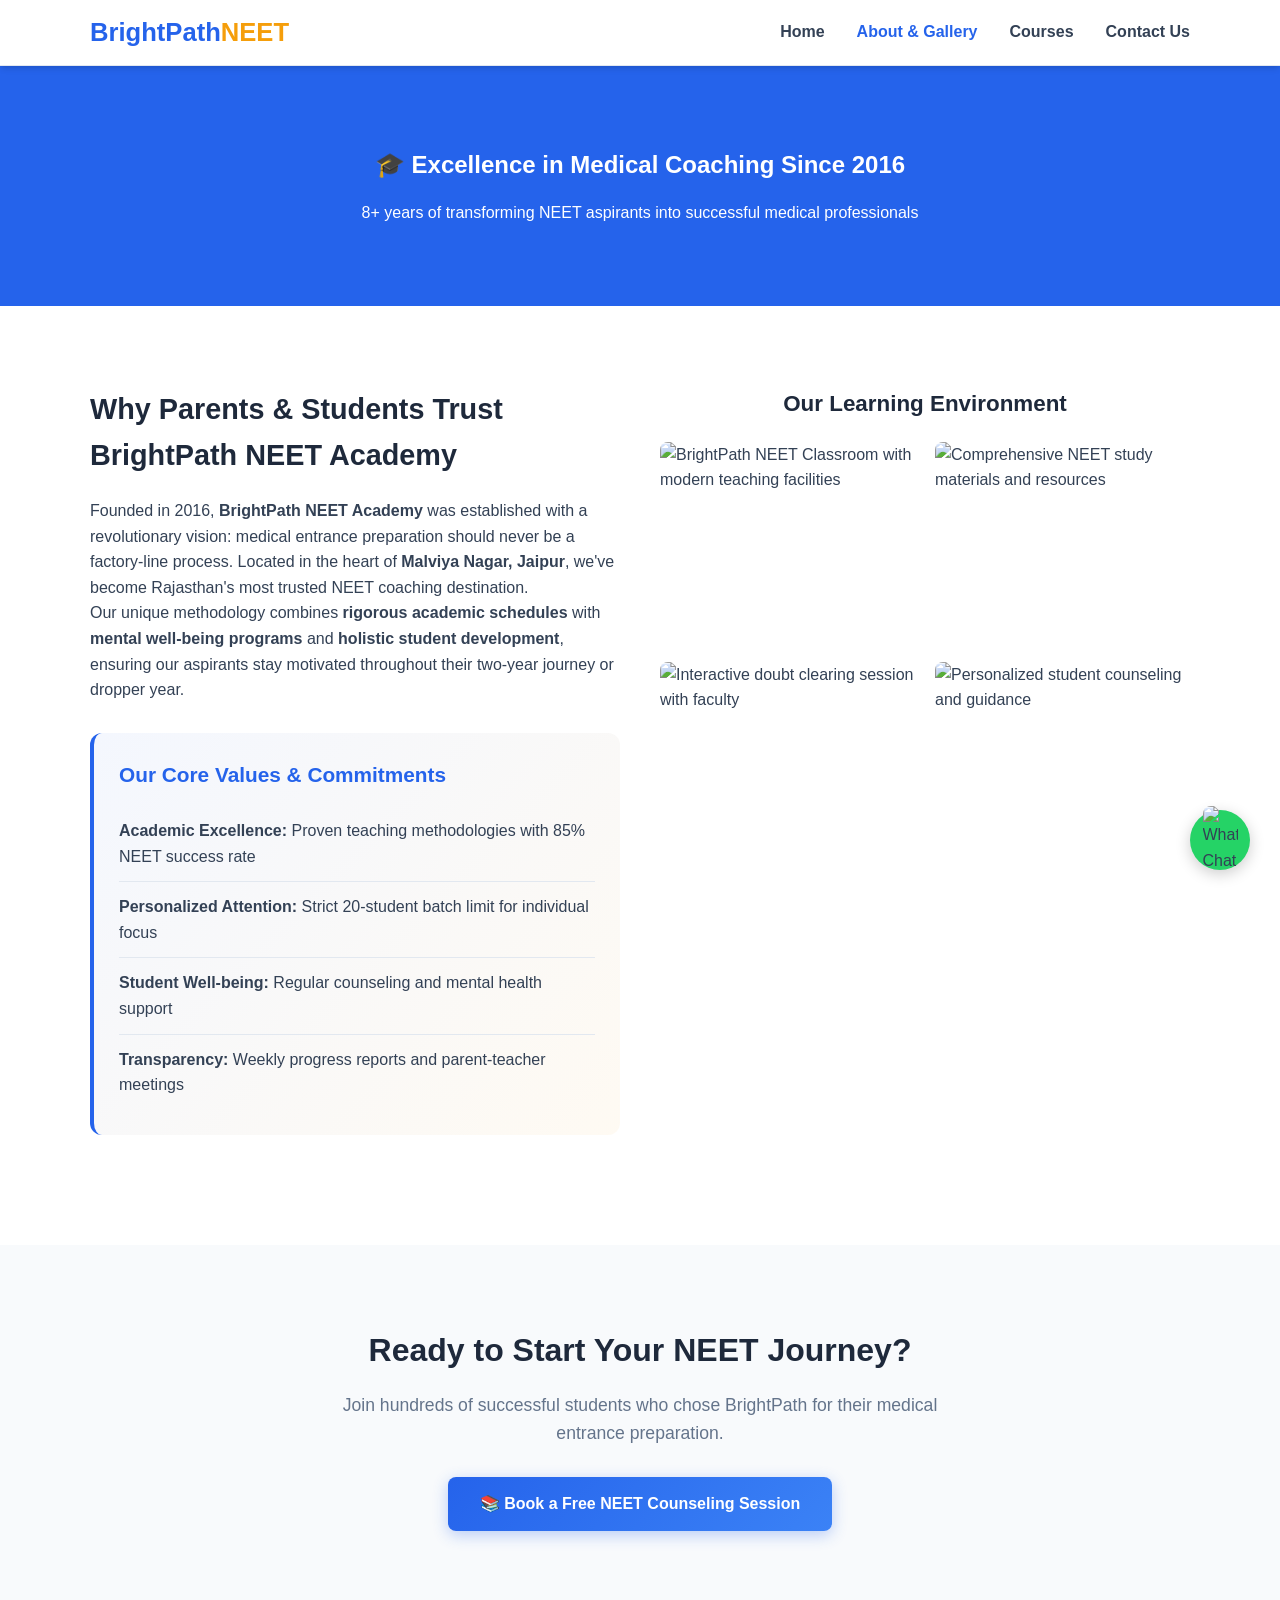
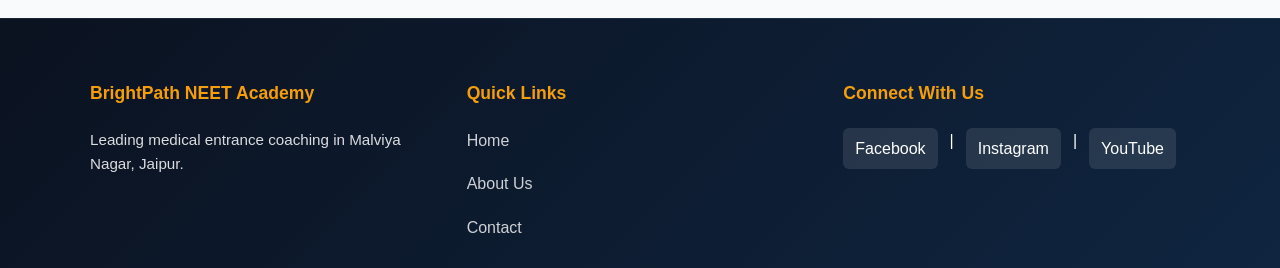
==== commit 6522fa49: "fixing 1" ====
--- a/about.html
+++ b/about.html
@@ -30,7 +30,7 @@
 
     <section class="page-header">
         <div class="container">
-            <h1>Excellence in Medical Coaching Since 2016</h1>
+            <h1>🎓 Excellence in Medical Coaching Since 2016</h1>
             <p>8+ years of transforming NEET aspirants into successful medical professionals</p>
         </div>
     </section>
@@ -71,7 +71,7 @@
         <div class="container text-center">
             <h2>Ready to Start Your NEET Journey?</h2>
             <p>Join hundreds of successful students who chose BrightPath for their medical entrance preparation.</p>
-            <a href="https://wa.me/918456193640?text=I%20want%20to%20book%20a%20free%20NEET%20counseling%20session" class="btn btn-primary"> Book a Free NEET Counseling Session</a>
+            <a href="https://wa.me/918456193640?text=I%20want%20to%20book%20a%20free%20NEET%20counseling%20session" class="btn btn-primary">📚 Book a Free NEET Counseling Session</a>
         </div>
     </section>
 
--- a/layout.css
+++ b/layout.css
@@ -70,14 +70,84 @@
 .hamburger.is-active .bar:nth-child(2) { opacity: 0; transform: scaleX(0); }
 .hamburger.is-active .bar:nth-child(3) { transform: translateY(-6px) rotate(-45deg); }
 
+/* Trust Badges */
+.trust-badges {
+    display: flex;
+    justify-content: center;
+    gap: 30px;
+    margin-top: 40px;
+    flex-wrap: wrap;
+    animation: fadeInUp 0.8s ease-out 0.6s both;
+}
+.trust-badges span {
+    background: rgba(255, 255, 255, 0.15);
+    color: var(--white);
+    padding: 12px 24px;
+    border-radius: 30px;
+    font-size: 1rem;
+    font-weight: 700;
+    backdrop-filter: blur(15px);
+    border: 1px solid rgba(255, 255, 255, 0.2);
+    box-shadow: 0 4px 20px rgba(0, 0, 0, 0.1);
+    transition: var(--transition);
+}
+.trust-badges span:hover {
+    background: rgba(255, 255, 255, 0.25);
+    transform: translateY(-2px);
+    box-shadow: 0 8px 25px rgba(0, 0, 0, 0.15);
+}
+
+/* Stats */
+.stat {
+    text-align: center;
+    background: linear-gradient(135deg, var(--white), rgba(37, 99, 235, 0.03));
+    padding: 50px 30px;
+    border-radius: 24px;
+    position: relative;
+    overflow: hidden;
+}
+.stat::before {
+    content: '';
+    position: absolute;
+    top: -50%;
+    left: -50%;
+    width: 200%;
+    height: 200%;
+    background: radial-gradient(circle, rgba(37, 99, 235, 0.05) 0%, transparent 70%);
+    pointer-events: none;
+}
+.stat span { 
+    display: block; 
+    font-size: 3.5rem; 
+    font-weight: 900; 
+    color: var(--primary);
+    margin-bottom: 12px;
+    background: linear-gradient(135deg, var(--primary), var(--accent));
+    -webkit-background-clip: text;
+    -webkit-text-fill-color: transparent;
+    background-clip: text;
+    position: relative;
+    z-index: 1;
+    line-height: 1;
+}
+.stat p {
+    color: var(--text-light);
+    font-weight: 600;
+    font-size: 1.1rem;
+    margin: 0;
+    position: relative;
+    z-index: 1;
+    line-height: 1.4;
+}
+
 /* Hero */
 .hero {
-    background: linear-gradient(135deg, rgba(37, 99, 235, 0.95), rgba(245, 158, 11, 0.85)), url('https://images.unsplash.com/photo-1523050335392-93851179ae22?auto=format&fit=crop&q=80&w=1400');
+    background: linear-gradient(135deg, rgba(37, 99, 235, 0.97), rgba(245, 158, 11, 0.92)), url('https://images.unsplash.com/photo-1523050335392-93851179ae22?auto=format&fit=crop&q=80&w=1400');
     background-size: cover;
     background-position: center;
     background-attachment: fixed;
     color: var(--white);
-    padding: 100px 0;
+    padding: 120px 0 100px;
     text-align: center;
     position: relative;
     overflow: hidden;
@@ -90,26 +160,47 @@
     left: 0;
     right: 0;
     bottom: 0;
-    background: radial-gradient(circle at 20% 80%, rgba(37, 99, 235, 0.3) 0%, transparent 50%);
+    background: radial-gradient(circle at 20% 80%, rgba(37, 99, 235, 0.4) 0%, transparent 50%);
     pointer-events: none;
 }
-.hero-content { position: relative; z-index: 1; }
+.hero-content { 
+    position: relative; 
+    z-index: 1; 
+    max-width: 800px;
+    margin: 0 auto;
+}
 .hero h1 { 
     color: var(--white); 
-    font-size: 2.2rem; 
-    font-weight: 800;
-    margin-bottom: 20px;
-    text-shadow: 2px 2px 4px rgba(0,0,0,0.3);
+    font-size: 3rem; 
+    font-weight: 900;
+    margin-bottom: 24px;
+    text-shadow: 2px 2px 8px rgba(0,0,0,0.4);
     animation: fadeInUp 0.8s ease-out;
+    line-height: 1.2;
 }
 .hero p {
-    font-size: 1.2rem;
-    margin-bottom: 30px;
+    font-size: 1.4rem;
+    margin-bottom: 40px;
     opacity: 0.95;
-    max-width: 600px;
+    max-width: 700px;
     margin-left: auto;
     margin-right: auto;
+    line-height: 1.6;
     animation: fadeInUp 0.8s ease-out 0.2s both;
+    font-weight: 400;
+}
+.hero .btn {
+    font-size: 1.2rem;
+    padding: 18px 40px;
+    border-radius: 50px;
+    font-weight: 700;
+    letter-spacing: 0.5px;
+    box-shadow: 0 8px 30px rgba(37, 99, 235, 0.4);
+    animation: fadeInUp 0.8s ease-out 0.4s both;
+}
+.hero .btn:hover {
+    transform: translateY(-3px);
+    box-shadow: 0 12px 40px rgba(37, 99, 235, 0.5);
 }
 
 @keyframes fadeInUp { from { opacity: 0; transform: translateY(30px); } to { opacity: 1; transform: translateY(0); } }
--- a/components.css
+++ b/components.css
@@ -59,11 +59,11 @@
 
 /* Cards */
 .usp-card, .stat, .contact-card, .form-card {
-    padding: 35px;
+    padding: 40px 35px;
     background: var(--white);
-    border-radius: 16px;
-    box-shadow: var(--shadow-lg);
-    border: 1px solid rgba(226, 232, 240, 0.5);
+    border-radius: 20px;
+    box-shadow: 0 10px 40px rgba(0, 0, 0, 0.08);
+    border: 1px solid rgba(226, 232, 240, 0.3);
     transition: var(--transition);
     position: relative;
     overflow: hidden;
@@ -74,15 +74,28 @@
     top: 0;
     left: 0;
     right: 0;
-    height: 4px;
+    height: 5px;
     background: linear-gradient(90deg, var(--primary), var(--accent));
     opacity: 0;
     transition: opacity 0.3s ease;
 }
 .usp-card:hover::before { opacity: 1; }
 .usp-card:hover {
-    transform: translateY(-8px);
-    box-shadow: var(--shadow-xl);
+    transform: translateY(-12px);
+    box-shadow: 0 20px 60px rgba(0, 0, 0, 0.12);
+}
+.usp-card h3 {
+    font-size: 1.4rem;
+    font-weight: 700;
+    color: var(--dark);
+    margin-bottom: 20px;
+    line-height: 1.3;
+}
+.usp-card p {
+    font-size: 1.05rem;
+    line-height: 1.7;
+    color: var(--text);
+    margin-bottom: 20px;
 }
 .stat { 
     text-align: center;
@@ -111,10 +124,27 @@
 .gallery-img:hover { transform: scale(1.05); }
 
 /* Form */
-.form-group { margin-bottom: 15px; }
-.form-group label { display: block; margin-bottom: 5px; font-weight: 600; }
+.form-group { margin-bottom: 20px; }
+.form-group label { 
+    display: block; 
+    margin-bottom: 8px; 
+    font-weight: 600; 
+    color: var(--dark);
+    font-size: 0.95rem;
+}
 .form-group input, .form-group select {
-    width: 100%; padding: 10px; border: 1px solid #ddd; border-radius: 5px;
+    width: 100%; 
+    padding: 14px 16px; 
+    border: 2px solid var(--border);
+    border-radius: 12px;
+    font-size: 1rem;
+    transition: var(--transition);
+    background: var(--white);
+}
+.form-group input:focus, .form-group select:focus {
+    outline: none;
+    border-color: var(--primary);
+    box-shadow: 0 0 0 4px rgba(37, 99, 235, 0.1);
 }
 
 /* Sticky WhatsApp */
